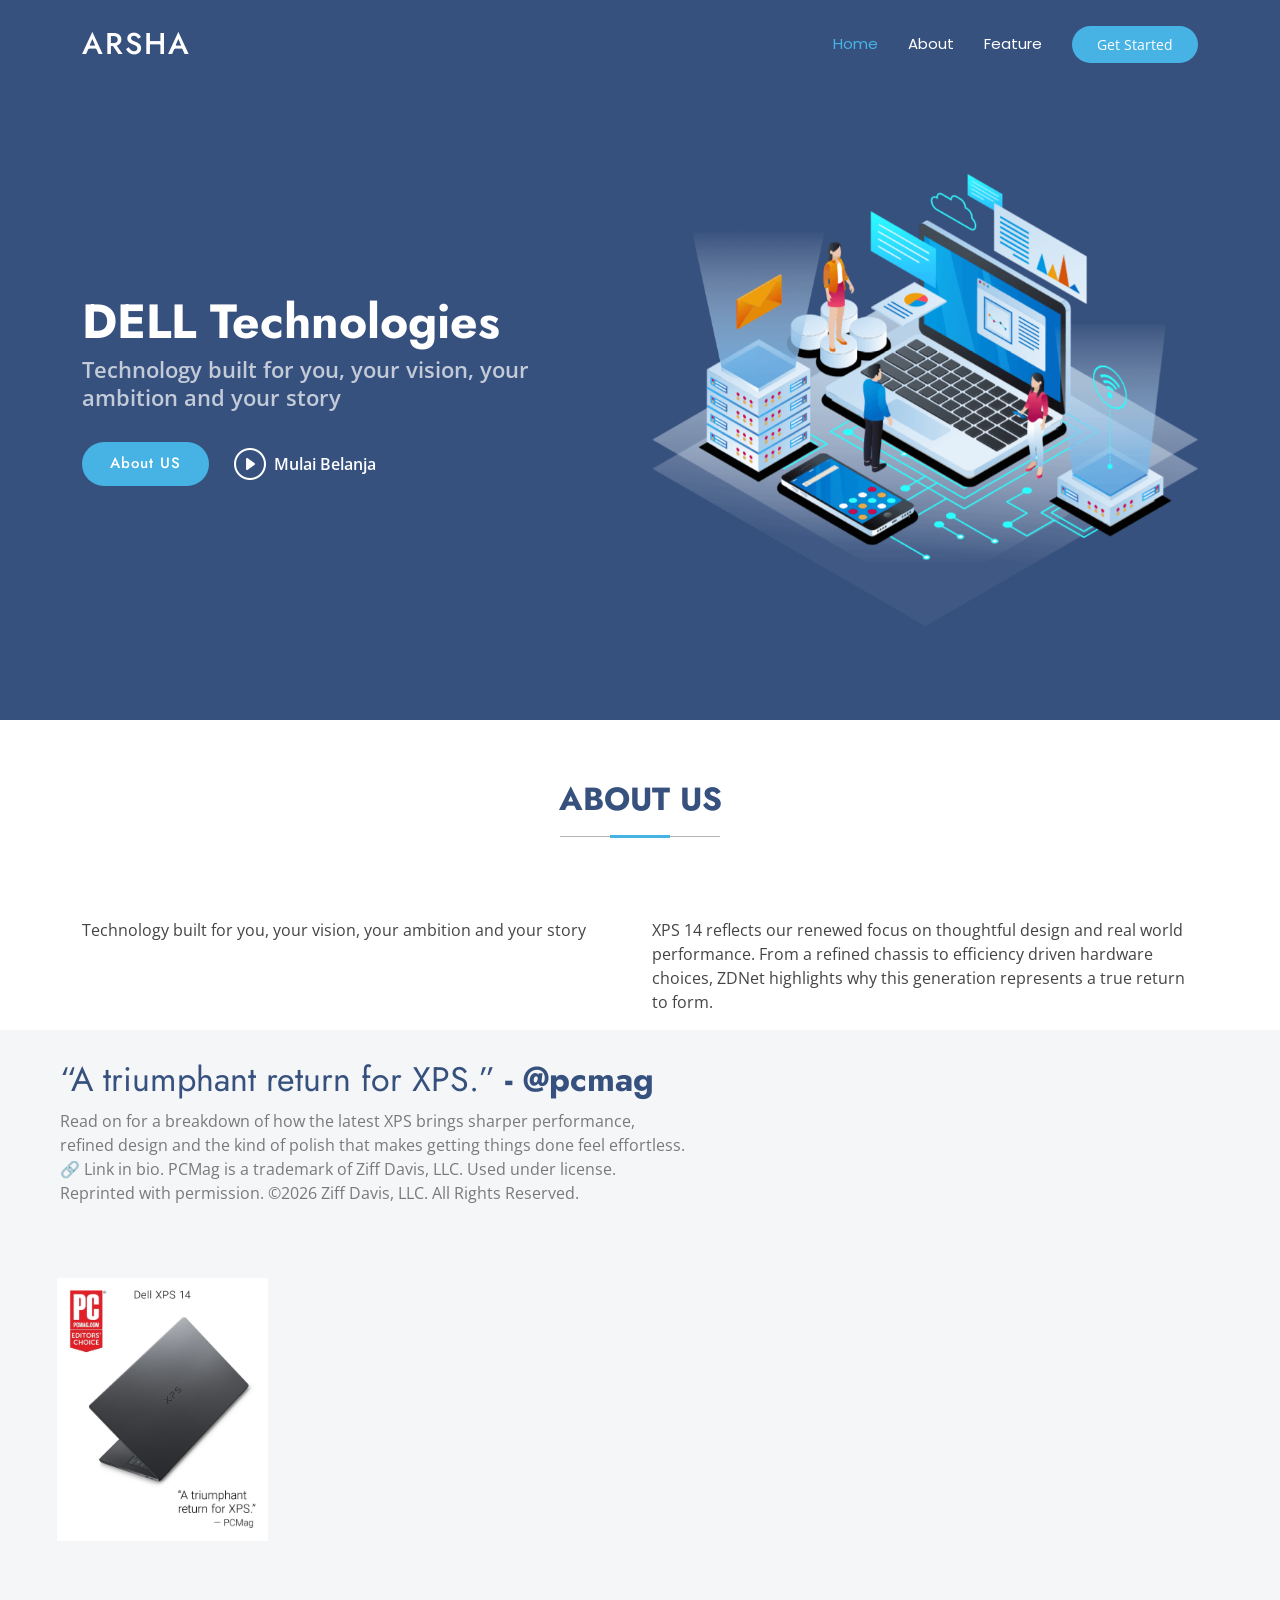
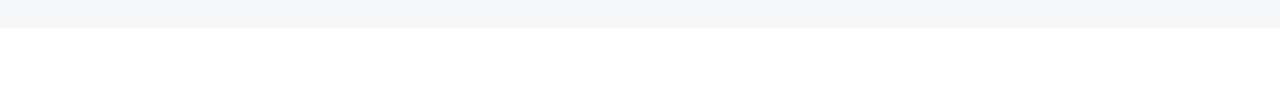
==== pertemuan5.html @ f4c2e49e "pertemuan 5" ====
<!DOCTYPE html>
<html lang="en">

<head>
    <meta charset="utf-8">
    <meta content="width=device-width, initial-scale=1.0" name="viewport">
    <title>Index - Arsha Bootstrap Template</title>
    <meta name="description" content="">
    <meta name="keywords" content="">

    <!-- Favicons -->
    <link href="assets/img/favicon.png" rel="icon">
    <link href="assets/img/apple-touch-icon.png" rel="apple-touch-icon">

    <!-- Fonts -->
    <link href="https://fonts.googleapis.com" rel="preconnect">
    <link href="https://fonts.gstatic.com" rel="preconnect" crossorigin>
    <link
        href="https://fonts.googleapis.com/css2?family=Open+Sans:ital,wght@0,300;0,400;0,500;0,600;0,700;0,800;1,300;1,400;1,500;1,600;1,700;1,800&family=Poppins:ital,wght@0,100;0,200;0,300;0,400;0,500;0,600;0,700;0,800;0,900;1,100;1,200;1,300;1,400;1,500;1,600;1,700;1,800;1,900&family=Jost:ital,wght@0,100;0,200;0,300;0,400;0,500;0,600;0,700;0,800;0,900;1,100;1,200;1,300;1,400;1,500;1,600;1,700;1,800;1,900&display=swap"
        rel="stylesheet">

    <!-- Vendor CSS Files -->
    <link href="assets/vendor/bootstrap/css/bootstrap.min.css" rel="stylesheet">
    <link href="assets/vendor/bootstrap-icons/bootstrap-icons.css" rel="stylesheet">
    <link href="assets/vendor/aos/aos.css" rel="stylesheet">
    <link href="assets/vendor/glightbox/css/glightbox.min.css" rel="stylesheet">
    <link href="assets/vendor/swiper/swiper-bundle.min.css" rel="stylesheet">

    <!-- Main CSS File -->
    <link href="assets/css/main.css" rel="stylesheet">

    <!-- =======================================================
  * Template Name: Arsha
  * Template URL: https://bootstrapmade.com/arsha-free-bootstrap-html-template-corporate/
  * Updated: Feb 22 2025 with Bootstrap v5.3.3
  * Author: BootstrapMade.com
  * License: https://bootstrapmade.com/license/
  ======================================================== -->
</head>

<body class="index-page">
    <header id="header" class="header d-flex align-items-center fixed-top">
        <div class="container-fluid container-xl position-relative d-flex align-items-center">

            <a href="index.html" class="logo d-flex align-items-center me-auto">
                <!-- Uncomment the line below if you also wish to use an image logo -->
                <!-- <img src="assets/img/logo.webp" alt=""> -->
                <h1 class="sitename">Arsha</h1>
            </a>

            <nav id="navmenu" class="navmenu">
                <ul>
                    <li><a href="#hero" class="active">Home</a></li>
                    <li><a href="#about">About</a></li>
                    <li><a href="#unggulan">Feature</a></li>
                </ul>
                <i class="mobile-nav-toggle d-xl-none bi bi-list"></i>
            </nav>

            <a class="btn-getstarted" href="#about">Get Started</a>

        </div>
    </header>

    <main class="main">
        <!-- Hero Section -->
        <section id="hero" class="hero section dark-background">

            <div class="container">
                <div class="row gy-4">
                    <div class="col-lg-6 order-2 order-lg-1 d-flex flex-column justify-content-center"
                        data-aos="zoom-out">
                        <h1>DELL Technologies</h1>
                        <p>Technology built for you, your vision, your ambition and your story</p>
                        <div class="d-flex">
                            <a href="#about" class="btn-get-started">About US</a>
                            <a href="visitstore.bio/dell?tab=ig"
                                class="glightbox btn-watch-video d-flex align-items-center"><i
                                    class="bi bi-play-circle"></i><span>Mulai Belanja</span></a>
                        </div>
                    </div>
                    <div class="col-lg-6 order-1 order-lg-2 hero-img" data-aos="zoom-out" data-aos-delay="200">
                        <img src="assets/img/hero-img.png" class="img-fluid animated" alt="">
                    </div>
                </div>
            </div>

        </section><!-- /Hero Section -->
        <!-- About Section -->
        <section id="about" class="about section">
            <!-- Section Title -->
            <div class="container section-title" data-aos="fade-up">
                <h2>About Us</h2>
            </div><!-- End Section Title -->
            <div class="container">
                <div class="row gy-4">
                    <div class="col-lg-6 content" data-aos="fade-up" data-aos-delay="100">
                        <p>
                            Technology built for you, your vision, your ambition and your story
                        </p>

                    </div>
                    <div class="col-lg-6" data-aos="fade-up" data-aos-delay="200">
                        <p>XPS 14 reflects our renewed focus on thoughtful design and real world performance. From a
                            refined chassis to efficiency driven hardware choices, ZDNet highlights why this generation
                            represents a true return to form. </p>
                    </div>

                </div>

            </div>
            <!-- Unggulan Section -->
            <section id="why-us" class="section why-us light-background" data-builder="section">
                <div class="container-fluid">
                    <div class="row gy-4">
                        <div class="col-lg-7 d-flex flex-column justify-content-center order-2 order-lg-1">
                            <div class="content px-xl-5" data-aos="fade-up" data-aos-delay="100">
                                <h3><span>“A triumphant return for XPS.” </span><strong>- @pcmag</strong></h3>
                                <p>
                                    Read on for a breakdown of how the latest XPS brings sharper performance, refined
                                    design and the kind of polish that makes getting things done feel effortless. 🔗
                                    Link in bio.

                                    PCMag is a trademark of Ziff Davis, LLC. Used under license. Reprinted with
                                    permission. ©️2026 Ziff Davis, LLC. All Rights Reserved.
                                </p>
                            </div>

                            <div class="col-lg-5 order-1 order-lg-2 why-us-img">
                                <img src="assets/img/image.jpg" class="img-fluid" alt="" data-aos="zoom-in"
                                    data-aos-delay="100">
                            </div>
                        </div>
                    </div>
                </div>

            </section><!-- /Unggulan Section -->
    </main>

    <!-- Scroll Top -->
    <a href="#" id="scroll-top" class="scroll-top d-flex align-items-center justify-content-center"><i
            class="bi bi-arrow-up-short"></i></a>

    <!-- Preloader -->
    <div id="preloader"></div>

    <!-- Vendor JS Files -->
    <script src="assets/vendor/bootstrap/js/bootstrap.bundle.min.js"></script>
    <script src="assets/vendor/php-email-form/validate.js"></script>
    <script src="assets/vendor/aos/aos.js"></script>
    <script src="assets/vendor/glightbox/js/glightbox.min.js"></script>
    <script src="assets/vendor/swiper/swiper-bundle.min.js"></script>
    <script src="assets/vendor/waypoints/noframework.waypoints.js"></script>
    <script src="assets/vendor/imagesloaded/imagesloaded.pkgd.min.js"></script>
    <script src="assets/vendor/isotope-layout/isotope.pkgd.min.js"></script>

    <!-- Main JS File -->
    <script src="assets/js/main.js"></script>
</body>

</html>
---- assets/css/main.css ----
/**
* Template Name: Arsha
* Template URL: https://bootstrapmade.com/arsha-free-bootstrap-html-template-corporate/
* Updated: Feb 22 2025 with Bootstrap v5.3.3
* Author: BootstrapMade.com
* License: https://bootstrapmade.com/license/
*/

/*--------------------------------------------------------------
# Font & Color Variables
# Help: https://bootstrapmade.com/color-system/
--------------------------------------------------------------*/
/* Fonts */
:root {
  --default-font: "Open Sans",  system-ui, -apple-system, "Segoe UI", Roboto, "Helvetica Neue", Arial, "Noto Sans", "Liberation Sans", sans-serif, "Apple Color Emoji", "Segoe UI Emoji", "Segoe UI Symbol", "Noto Color Emoji";
  --heading-font: "Jost",  sans-serif;
  --nav-font: "Poppins",  sans-serif;
}

/* Global Colors - The following color variables are used throughout the website. Updating them here will change the color scheme of the entire website */
:root { 
  --background-color: #ffffff; /* Background color for the entire website, including individual sections */
  --default-color: #444444; /* Default color used for the majority of the text content across the entire website */
  --heading-color: #37517e; /* Color for headings, subheadings and title throughout the website */
  --accent-color: #47b2e4; /* Accent color that represents your brand on the website. It's used for buttons, links, and other elements that need to stand out */
  --surface-color: #ffffff; /* The surface color is used as a background of boxed elements within sections, such as cards, icon boxes, or other elements that require a visual separation from the global background. */
  --contrast-color: #ffffff; /* Contrast color for text, ensuring readability against backgrounds of accent, heading, or default colors. */
}

/* Nav Menu Colors - The following color variables are used specifically for the navigation menu. They are separate from the global colors to allow for more customization options */
:root {
  --nav-color: #ffffff;  /* The default color of the main navmenu links */
  --nav-hover-color: #47b2e4; /* Applied to main navmenu links when they are hovered over or active */
  --nav-mobile-background-color: #ffffff; /* Used as the background color for mobile navigation menu */
  --nav-dropdown-background-color: #ffffff; /* Used as the background color for dropdown items that appear when hovering over primary navigation items */
  --nav-dropdown-color: #444444; /* Used for navigation links of the dropdown items in the navigation menu. */
  --nav-dropdown-hover-color: #47b2e4; /* Similar to --nav-hover-color, this color is applied to dropdown navigation links when they are hovered over. */
}

/* Color Presets - These classes override global colors when applied to any section or element, providing reuse of the sam color scheme. */

.light-background {
  --background-color: #f5f6f8;
  --surface-color: #ffffff;
}

.dark-background {
  --background-color: #37517e;
  --default-color: #ffffff;
  --heading-color: #ffffff;
  --surface-color: #4668a2;
  --contrast-color: #ffffff;
}

/* Smooth scroll */
:root {
  scroll-behavior: smooth;
}

/*--------------------------------------------------------------
# General Styling & Shared Classes
--------------------------------------------------------------*/
body {
  color: var(--default-color);
  background-color: var(--background-color);
  font-family: var(--default-font);
}

a {
  color: var(--accent-color);
  text-decoration: none;
  transition: 0.3s;
}

a:hover {
  color: color-mix(in srgb, var(--accent-color), transparent 25%);
  text-decoration: none;
}

h1,
h2,
h3,
h4,
h5,
h6 {
  color: var(--heading-color);
  font-family: var(--heading-font);
}

/* PHP Email Form Messages
------------------------------*/
.php-email-form .error-message {
  display: none;
  background: #df1529;
  color: #ffffff;
  text-align: left;
  padding: 15px;
  margin-bottom: 24px;
  font-weight: 600;
}

.php-email-form .sent-message {
  display: none;
  color: #ffffff;
  background: #059652;
  text-align: center;
  padding: 15px;
  margin-bottom: 24px;
  font-weight: 600;
}

.php-email-form .loading {
  display: none;
  background: var(--surface-color);
  text-align: center;
  padding: 15px;
  margin-bottom: 24px;
}

.php-email-form .loading:before {
  content: "";
  display: inline-block;
  border-radius: 50%;
  width: 24px;
  height: 24px;
  margin: 0 10px -6px 0;
  border: 3px solid var(--accent-color);
  border-top-color: var(--surface-color);
  animation: php-email-form-loading 1s linear infinite;
}

@keyframes php-email-form-loading {
  0% {
    transform: rotate(0deg);
  }

  100% {
    transform: rotate(360deg);
  }
}

/*--------------------------------------------------------------
# Global Header
--------------------------------------------------------------*/
.header {
  --background-color: #3d4d6a;
  --heading-color: #ffffff;
  color: var(--default-color);
  background-color: var(--background-color);
  padding: 15px 0;
  transition: all 0.5s;
  z-index: 997;
}

.header .logo {
  line-height: 1;
}

.header .logo img {
  max-height: 36px;
  margin-right: 8px;
}

.header .logo h1 {
  font-size: 30px;
  margin: 0;
  font-weight: 500;
  color: var(--heading-color);
  letter-spacing: 2px;
  text-transform: uppercase;
}

.header .btn-getstarted,
.header .btn-getstarted:focus {
  color: var(--contrast-color);
  background: var(--accent-color);
  font-size: 14px;
  padding: 8px 25px;
  margin: 0 0 0 30px;
  border-radius: 50px;
  transition: 0.3s;
}

.header .btn-getstarted:hover,
.header .btn-getstarted:focus:hover {
  color: var(--contrast-color);
  background: color-mix(in srgb, var(--accent-color), transparent 15%);
}

@media (max-width: 1200px) {
  .header .logo {
    order: 1;
  }

  .header .btn-getstarted {
    order: 2;
    margin: 0 15px 0 0;
    padding: 6px 15px;
  }

  .header .navmenu {
    order: 3;
  }
}

/* Index Page Header
------------------------------*/
.index-page .header {
  --background-color: rgba(255, 255, 255, 0);
  --heading-color: #ffffff;
  --nav-color: #ffffff;
}

/* Index Page Header on Scroll
------------------------------*/
.index-page.scrolled .header {
  --background-color: rgba(40, 58, 90, 0.9);
}

/*--------------------------------------------------------------
# Navigation Menu
--------------------------------------------------------------*/
/* Desktop Navigation */
@media (min-width: 1200px) {
  .navmenu {
    padding: 0;
  }

  .navmenu ul {
    margin: 0;
    padding: 0;
    display: flex;
    list-style: none;
    align-items: center;
  }

  .navmenu li {
    position: relative;
  }

  .navmenu a,
  .navmenu a:focus {
    color: var(--nav-color);
    padding: 18px 15px;
    font-size: 15px;
    font-family: var(--nav-font);
    font-weight: 400;
    display: flex;
    align-items: center;
    justify-content: space-between;
    white-space: nowrap;
    transition: 0.3s;
  }

  .navmenu a i,
  .navmenu a:focus i {
    font-size: 12px;
    line-height: 0;
    margin-left: 5px;
    transition: 0.3s;
  }

  .navmenu li:last-child a {
    padding-right: 0;
  }

  .navmenu li:hover>a,
  .navmenu .active,
  .navmenu .active:focus {
    color: var(--nav-hover-color);
  }

  .navmenu .dropdown ul {
    margin: 0;
    padding: 10px 0;
    background: var(--nav-dropdown-background-color);
    display: block;
    position: absolute;
    visibility: hidden;
    left: 14px;
    top: 130%;
    opacity: 0;
    transition: 0.3s;
    border-radius: 4px;
    z-index: 99;
    box-shadow: 0px 0px 30px rgba(0, 0, 0, 0.1);
  }

  .navmenu .dropdown ul li {
    min-width: 200px;
  }

  .navmenu .dropdown ul a {
    padding: 10px 20px;
    font-size: 15px;
    text-transform: none;
    color: var(--nav-dropdown-color);
  }

  .navmenu .dropdown ul a i {
    font-size: 12px;
  }

  .navmenu .dropdown ul a:hover,
  .navmenu .dropdown ul .active:hover,
  .navmenu .dropdown ul li:hover>a {
    color: var(--nav-dropdown-hover-color);
  }

  .navmenu .dropdown:hover>ul {
    opacity: 1;
    top: 100%;
    visibility: visible;
  }

  .navmenu .dropdown .dropdown ul {
    top: 0;
    left: -90%;
    visibility: hidden;
  }

  .navmenu .dropdown .dropdown:hover>ul {
    opacity: 1;
    top: 0;
    left: -100%;
    visibility: visible;
  }

  .navmenu .megamenu {
    position: static;
  }

  .navmenu .megamenu ul {
    margin: 0;
    padding: 10px;
    background: var(--nav-dropdown-background-color);
    box-shadow: 0px 0px 20px rgba(0, 0, 0, 0.1);
    position: absolute;
    top: 130%;
    left: 0;
    right: 0;
    visibility: hidden;
    opacity: 0;
    display: flex;
    transition: 0.3s;
    border-radius: 4px;
    z-index: 99;
  }

  .navmenu .megamenu ul li {
    flex: 1;
  }

  .navmenu .megamenu ul li a,
  .navmenu .megamenu ul li:hover>a {
    padding: 10px 20px;
    font-size: 15px;
    color: var(--nav-dropdown-color);
  }

  .navmenu .megamenu ul li a:hover,
  .navmenu .megamenu ul li .active,
  .navmenu .megamenu ul li .active:hover {
    color: var(--nav-dropdown-hover-color);
  }

  .navmenu .megamenu:hover>ul {
    opacity: 1;
    top: 100%;
    visibility: visible;
  }

  .navmenu .dd-box-shadow {
    box-shadow: 0px 0px 30px rgba(0, 0, 0, 0.1);
  }
}

/* Mobile Navigation */
@media (max-width: 1199px) {
  .mobile-nav-toggle {
    color: var(--nav-color);
    font-size: 28px;
    line-height: 0;
    margin-right: 10px;
    cursor: pointer;
    transition: color 0.3s;
  }

  .navmenu {
    padding: 0;
    z-index: 9997;
  }

  .navmenu ul {
    display: none;
    list-style: none;
    position: absolute;
    inset: 60px 20px 20px 20px;
    padding: 10px 0;
    margin: 0;
    border-radius: 6px;
    background-color: var(--nav-mobile-background-color);
    overflow-y: auto;
    transition: 0.3s;
    z-index: 9998;
    box-shadow: 0px 0px 30px rgba(0, 0, 0, 0.1);
  }

  .navmenu a,
  .navmenu a:focus {
    color: var(--nav-dropdown-color);
    padding: 10px 20px;
    font-family: var(--nav-font);
    font-size: 17px;
    font-weight: 500;
    display: flex;
    align-items: center;
    justify-content: space-between;
    white-space: nowrap;
    transition: 0.3s;
  }

  .navmenu a i,
  .navmenu a:focus i {
    font-size: 12px;
    line-height: 0;
    margin-left: 5px;
    width: 30px;
    height: 30px;
    display: flex;
    align-items: center;
    justify-content: center;
    border-radius: 50%;
    transition: 0.3s;
    background-color: color-mix(in srgb, var(--accent-color), transparent 90%);
  }

  .navmenu a i:hover,
  .navmenu a:focus i:hover {
    background-color: var(--accent-color);
    color: var(--contrast-color);
  }

  .navmenu a:hover,
  .navmenu .active,
  .navmenu .active:focus {
    color: var(--nav-dropdown-hover-color);
  }

  .navmenu .active i,
  .navmenu .active:focus i {
    background-color: var(--accent-color);
    color: var(--contrast-color);
    transform: rotate(180deg);
  }

  .navmenu .dropdown ul {
    position: static;
    display: none;
    z-index: 99;
    padding: 10px 0;
    margin: 10px 20px;
    background-color: var(--nav-dropdown-background-color);
    border: 1px solid color-mix(in srgb, var(--default-color), transparent 90%);
    box-shadow: none;
    transition: all 0.5s ease-in-out;
  }

  .navmenu .dropdown ul ul {
    background-color: rgba(33, 37, 41, 0.1);
  }

  .navmenu .dropdown>.dropdown-active {
    display: block;
    background-color: rgba(33, 37, 41, 0.03);
  }

  .mobile-nav-active {
    overflow: hidden;
  }

  .mobile-nav-active .mobile-nav-toggle {
    color: #fff;
    position: absolute;
    font-size: 32px;
    top: 15px;
    right: 15px;
    margin-right: 0;
    z-index: 9999;
  }

  .mobile-nav-active .navmenu {
    position: fixed;
    overflow: hidden;
    inset: 0;
    background: rgba(33, 37, 41, 0.8);
    transition: 0.3s;
  }

  .mobile-nav-active .navmenu>ul {
    display: block;
  }
}

/*--------------------------------------------------------------
# Global Footer
--------------------------------------------------------------*/
.footer {
  color: var(--default-color);
  background-color: var(--background-color);
  font-size: 14px;
  padding-bottom: 50px;
  position: relative;
}

.footer .footer-newsletter {
  background-color: color-mix(in srgb, var(--heading-color), transparent 95%);
  padding: 50px 0;
}

.footer .footer-newsletter h4 {
  font-size: 24px;
}

.footer .footer-newsletter .newsletter-form {
  margin-top: 30px;
  margin-bottom: 15px;
  padding: 6px 8px;
  position: relative;
  background-color: color-mix(in srgb, var(--background-color), transparent 50%);
  border: 1px solid color-mix(in srgb, var(--default-color), transparent 90%);
  box-shadow: 0px 2px 25px rgba(0, 0, 0, 0.1);
  display: flex;
  transition: 0.3s;
  border-radius: 50px;
}

.footer .footer-newsletter .newsletter-form:focus-within {
  border-color: var(--accent-color);
}

.footer .footer-newsletter .newsletter-form input[type=email] {
  border: 0;
  padding: 4px;
  width: 100%;
  background-color: color-mix(in srgb, var(--background-color), transparent 50%);
  color: var(--default-color);
}

.footer .footer-newsletter .newsletter-form input[type=email]:focus-visible {
  outline: none;
}

.footer .footer-newsletter .newsletter-form input[type=submit] {
  border: 0;
  font-size: 16px;
  padding: 0 20px;
  margin: -7px -8px -7px 0;
  background: var(--accent-color);
  color: var(--contrast-color);
  transition: 0.3s;
  border-radius: 50px;
}

.footer .footer-newsletter .newsletter-form input[type=submit]:hover {
  background: color-mix(in srgb, var(--accent-color), transparent 20%);
}

.footer .footer-top {
  padding-top: 50px;
}

.footer .social-links a {
  display: flex;
  align-items: center;
  justify-content: center;
  width: 40px;
  height: 40px;
  border-radius: 50%;
  border: 1px solid color-mix(in srgb, var(--default-color), transparent 50%);
  font-size: 16px;
  color: color-mix(in srgb, var(--default-color), transparent 20%);
  margin-right: 10px;
  transition: 0.3s;
}

.footer .social-links a:hover {
  color: var(--accent-color);
  border-color: var(--accent-color);
}

.footer h4 {
  font-size: 16px;
  font-weight: bold;
  position: relative;
  padding-bottom: 12px;
}

.footer .footer-links {
  margin-bottom: 30px;
}

.footer .footer-links ul {
  list-style: none;
  padding: 0;
  margin: 0;
}

.footer .footer-links ul i {
  margin-right: 3px;
  font-size: 12px;
  line-height: 0;
  color: var(--accent-color);
}

.footer .footer-links ul li {
  padding: 10px 0;
  display: flex;
  align-items: center;
}

.footer .footer-links ul li:first-child {
  padding-top: 0;
}

.footer .footer-links ul a {
  display: inline-block;
  color: color-mix(in srgb, var(--default-color), transparent 20%);
  line-height: 1;
}

.footer .footer-links ul a:hover {
  color: var(--accent-color);
}

.footer .footer-about a {
  color: var(--heading-color);
  font-size: 28px;
  font-weight: 600;
  text-transform: uppercase;
  font-family: var(--heading-font);
}

.footer .footer-contact p {
  margin-bottom: 5px;
}

.footer .copyright {
  padding-top: 25px;
  padding-bottom: 25px;
  border-top: 1px solid color-mix(in srgb, var(--default-color), transparent 90%);
}

.footer .copyright p {
  margin-bottom: 0;
}

.footer .credits {
  margin-top: 6px;
  font-size: 13px;
}

/*--------------------------------------------------------------
# Preloader
--------------------------------------------------------------*/
#preloader {
  position: fixed;
  inset: 0;
  z-index: 999999;
  overflow: hidden;
  background: var(--background-color);
  transition: all 0.6s ease-out;
}

#preloader:before {
  content: "";
  position: fixed;
  top: calc(50% - 30px);
  left: calc(50% - 30px);
  border: 6px solid #ffffff;
  border-color: var(--accent-color) transparent var(--accent-color) transparent;
  border-radius: 50%;
  width: 60px;
  height: 60px;
  animation: animate-preloader 1.5s linear infinite;
}

@keyframes animate-preloader {
  0% {
    transform: rotate(0deg);
  }

  100% {
    transform: rotate(360deg);
  }
}

/*--------------------------------------------------------------
# Scroll Top Button
--------------------------------------------------------------*/
.scroll-top {
  position: fixed;
  visibility: hidden;
  opacity: 0;
  right: 15px;
  bottom: -15px;
  z-index: 99999;
  background-color: var(--accent-color);
  width: 44px;
  height: 44px;
  border-radius: 50px;
  transition: all 0.4s;
}

.scroll-top i {
  font-size: 24px;
  color: var(--contrast-color);
  line-height: 0;
}

.scroll-top:hover {
  background-color: color-mix(in srgb, var(--accent-color), transparent 20%);
  color: var(--contrast-color);
}

.scroll-top.active {
  visibility: visible;
  opacity: 1;
  bottom: 15px;
}

/*--------------------------------------------------------------
# Disable aos animation delay on mobile devices
--------------------------------------------------------------*/
@media screen and (max-width: 768px) {
  [data-aos-delay] {
    transition-delay: 0 !important;
  }
}

/*--------------------------------------------------------------
# Global Page Titles & Breadcrumbs
--------------------------------------------------------------*/
.page-title {
  --background-color: color-mix(in srgb, var(--default-color), transparent 96%);
  color: var(--default-color);
  background-color: var(--background-color);
  padding: 20px 0;
  position: relative;
}

.page-title h1 {
  font-size: 28px;
  font-weight: 700;
  margin: 0;
}

.page-title .breadcrumbs ol {
  display: flex;
  flex-wrap: wrap;
  list-style: none;
  padding: 0 0 10px 0;
  margin: 0;
  font-size: 14px;
}

.page-title .breadcrumbs ol li+li {
  padding-left: 10px;
}

.page-title .breadcrumbs ol li+li::before {
  content: "/";
  display: inline-block;
  padding-right: 10px;
  color: color-mix(in srgb, var(--default-color), transparent 70%);
}

/*--------------------------------------------------------------
# Global Sections
--------------------------------------------------------------*/
section,
.section {
  color: var(--default-color);
  background-color: var(--background-color);
  padding: 60px 0;
  scroll-margin-top: 88px;
  overflow: clip;
}

@media (max-width: 1199px) {

  section,
  .section {
    scroll-margin-top: 66px;
  }
}

/*--------------------------------------------------------------
# Global Section Titles
--------------------------------------------------------------*/
.section-title {
  text-align: center;
  padding-bottom: 60px;
  position: relative;
}

.section-title h2 {
  font-size: 32px;
  font-weight: 700;
  margin-bottom: 20px;
  padding-bottom: 20px;
  text-transform: uppercase;
  position: relative;
}

.section-title h2:before {
  content: "";
  position: absolute;
  display: block;
  width: 160px;
  height: 1px;
  background: color-mix(in srgb, var(--default-color), transparent 60%);
  left: 0;
  right: 0;
  bottom: 1px;
  margin: auto;
}

.section-title h2::after {
  content: "";
  position: absolute;
  display: block;
  width: 60px;
  height: 3px;
  background: var(--accent-color);
  left: 0;
  right: 0;
  bottom: 0;
  margin: auto;
}

.section-title p {
  margin-bottom: 0;
}

/*--------------------------------------------------------------
# Hero Section
--------------------------------------------------------------*/
.hero {
  width: 100%;
  min-height: 80vh;
  position: relative;
  padding: 120px 0 60px 0;
  display: flex;
  align-items: center;
}

.hero h1 {
  margin: 0;
  font-size: 48px;
  font-weight: 700;
  line-height: 56px;
}

.hero p {
  color: color-mix(in srgb, var(--default-color), transparent 30%);
  margin: 5px 0 30px 0;
  font-size: 22px;
  line-height: 1.3;
  font-weight: 600;
}

.hero .btn-get-started {
  color: var(--contrast-color);
  background: var(--accent-color);
  font-family: var(--heading-font);
  font-weight: 500;
  font-size: 15px;
  letter-spacing: 1px;
  display: inline-block;
  padding: 10px 28px 12px 28px;
  border-radius: 50px;
  transition: 0.5s;
}

.hero .btn-get-started:hover {
  color: var(--contrast-color);
  background: color-mix(in srgb, var(--accent-color), transparent 15%);
}

.hero .btn-watch-video {
  font-size: 16px;
  transition: 0.5s;
  margin-left: 25px;
  color: var(--default-color);
  font-weight: 600;
}

.hero .btn-watch-video i {
  color: var(--contrast-color);
  font-size: 32px;
  transition: 0.3s;
  line-height: 0;
  margin-right: 8px;
}

.hero .btn-watch-video:hover {
  color: var(--accent-color);
}

.hero .btn-watch-video:hover i {
  color: color-mix(in srgb, var(--accent-color), transparent 15%);
}

.hero .animated {
  animation: up-down 2s ease-in-out infinite alternate-reverse both;
}

@media (max-width: 640px) {
  .hero h1 {
    font-size: 28px;
    line-height: 36px;
  }

  .hero p {
    font-size: 18px;
    line-height: 24px;
    margin-bottom: 30px;
  }

  .hero .btn-get-started,
  .hero .btn-watch-video {
    font-size: 13px;
  }
}

@keyframes up-down {
  0% {
    transform: translateY(10px);
  }

  100% {
    transform: translateY(-10px);
  }
}

/*--------------------------------------------------------------
# Clients Section
--------------------------------------------------------------*/
.clients {
  padding: 12px 0;
}

.clients .swiper {
  padding: 10px 0;
}

.clients .swiper-wrapper {
  height: auto;
}

.clients .swiper-slide img {
  transition: 0.3s;
  padding: 0 10px;
}

.clients .swiper-slide img:hover {
  transform: scale(1.1);
}

/*--------------------------------------------------------------
# About Section
--------------------------------------------------------------*/
.about ul {
  list-style: none;
  padding: 0;
}

.about ul li {
  padding-bottom: 5px;
  display: flex;
  align-items: center;
}

.about ul i {
  font-size: 20px;
  padding-right: 4px;
  color: var(--accent-color);
}

.about .read-more {
  color: var(--accent-color);
  font-family: var(--heading-font);
  font-weight: 500;
  font-size: 16px;
  letter-spacing: 1px;
  padding: 8px 28px;
  border-radius: 5px;
  transition: 0.3s;
  display: inline-flex;
  align-items: center;
  justify-content: center;
  border: 2px solid var(--accent-color);
}

.about .read-more i {
  font-size: 18px;
  margin-left: 5px;
  line-height: 0;
  transition: 0.3s;
}

.about .read-more:hover {
  background: var(--accent-color);
  color: var(--contrast-color);
}

.about .read-more:hover i {
  transform: translate(5px, 0);
}

/*--------------------------------------------------------------
# Why Us Section
--------------------------------------------------------------*/
.why-us {
  padding: 30px 0;
}

.why-us .content h3 {
  font-weight: 400;
  font-size: 34px;
}

.why-us .content p {
  color: color-mix(in srgb, var(--default-color), transparent 30%);
}

.why-us .faq-container .faq-item {
  background-color: var(--surface-color);
  position: relative;
  padding: 20px;
  margin-bottom: 20px;
  box-shadow: 0px 5px 25px 0px rgba(0, 0, 0, 0.1);
  overflow: hidden;
}

.why-us .faq-container .faq-item:last-child {
  margin-bottom: 0;
}

.why-us .faq-container .faq-item h3 {
  font-weight: 500;
  font-size: 17px;
  line-height: 24px;
  margin: 0 30px 0 0;
  transition: 0.3s;
  cursor: pointer;
}

.why-us .faq-container .faq-item h3 span {
  color: var(--accent-color);
  padding-right: 5px;
  font-weight: 600;
}

.why-us .faq-container .faq-item h3:hover {
  color: var(--accent-color);
}

.why-us .faq-container .faq-item .faq-content {
  display: grid;
  grid-template-rows: 0fr;
  transition: 0.3s ease-in-out;
  visibility: hidden;
  opacity: 0;
}

.why-us .faq-container .faq-item .faq-content p {
  margin-bottom: 0;
  overflow: hidden;
}

.why-us .faq-container .faq-item .faq-icon {
  position: absolute;
  top: 22px;
  left: 20px;
  font-size: 22px;
  line-height: 0;
  transition: 0.3s;
  color: var(--accent-color);
}

.why-us .faq-container .faq-item .faq-toggle {
  position: absolute;
  top: 20px;
  right: 20px;
  font-size: 16px;
  line-height: 0;
  transition: 0.3s;
  cursor: pointer;
}

.why-us .faq-container .faq-item .faq-toggle:hover {
  color: var(--accent-color);
}

.why-us .faq-container .faq-active h3 {
  color: var(--accent-color);
}

.why-us .faq-container .faq-active .faq-content {
  grid-template-rows: 1fr;
  visibility: visible;
  opacity: 1;
  padding-top: 10px;
}

.why-us .faq-container .faq-active .faq-toggle {
  transform: rotate(90deg);
  color: var(--accent-color);
}

.why-us .why-us-img {
  display: flex;
  align-items: center;
  justify-content: center;
}

.why-us .why-us-img img {
  max-height: 70%;
}

/*--------------------------------------------------------------
# Skills Section
--------------------------------------------------------------*/
.skills .content h3 {
  font-size: 2rem;
  font-weight: 700;
}

.skills .content p {
  color: color-mix(in srgb, var(--default-color), transparent 30%);
}

.skills .content p:last-child {
  margin-bottom: 0;
}

.skills .content ul {
  list-style: none;
  padding: 0;
}

.skills .content ul li {
  padding-bottom: 10px;
}

.skills .progress {
  height: 60px;
  display: block;
  background: none;
  border-radius: 0;
}

.skills .progress .skill {
  color: var(--default-color);
  padding: 0;
  margin: 0 0 6px 0;
  text-transform: uppercase;
  display: block;
  font-weight: 600;
  font-family: var(--heading-font);
}

.skills .progress .skill .val {
  float: right;
  font-style: normal;
}

.skills .progress-bar-wrap {
  background: color-mix(in srgb, var(--heading-color), transparent 90%);
  height: 10px;
}

.skills .progress-bar {
  width: 1px;
  height: 10px;
  transition: 0.9s;
  background-color: var(--heading-color);
}

/*--------------------------------------------------------------
# Services Section
--------------------------------------------------------------*/
.services .service-item {
  background-color: var(--surface-color);
  box-shadow: 0px 5px 90px 0px rgba(0, 0, 0, 0.1);
  padding: 50px 30px;
  transition: all ease-in-out 0.4s;
  height: 100%;
}

.services .service-item .icon {
  margin-bottom: 10px;
}

.services .service-item .icon i {
  color: var(--accent-color);
  font-size: 36px;
  transition: 0.3s;
}

.services .service-item h4 {
  font-weight: 700;
  margin-bottom: 15px;
  font-size: 20px;
}

.services .service-item h4 a {
  color: var(--heading-color);
  transition: ease-in-out 0.3s;
}

.services .service-item p {
  line-height: 24px;
  font-size: 14px;
  margin-bottom: 0;
}

.services .service-item:hover {
  transform: translateY(-10px);
}

.services .service-item:hover h4 a {
  color: var(--accent-color);
}

/*--------------------------------------------------------------
# Work Process Section
--------------------------------------------------------------*/
.work-process .steps-item {
  background: var(--surface-color);
  border-radius: 20px;
  height: 100%;
  transition: all 0.3s ease-in-out;
  box-shadow: 0 5px 20px color-mix(in srgb, var(--default-color), transparent 92%);
}

.work-process .steps-item .steps-image {
  border-radius: 20px 20px 0 0;
  overflow: hidden;
}

.work-process .steps-item:hover {
  transform: translateY(-10px);
  box-shadow: 0 15px 30px color-mix(in srgb, var(--accent-color), transparent 85%);
}

.work-process .steps-item:hover .steps-number {
  background: var(--accent-color);
  color: var(--contrast-color);
}

.work-process .steps-item:hover .steps-image img {
  transform: scale(1.1);
}

.work-process .steps-image {
  position: relative;
  height: 280px;
}

.work-process .steps-image img {
  width: 100%;
  height: 100%;
  object-fit: cover;
  transition: transform 0.6s ease;
}

.work-process .steps-content {
  position: relative;
  padding: 40px 30px 30px;
}

.work-process .steps-content .steps-number {
  position: absolute;
  left: 30px;
  top: -30px;
  width: 60px;
  height: 60px;
  background: var(--accent-color);
  color: var(--contrast-color);
  border-radius: 50%;
  font-family: var(--heading-font);
  font-size: 24px;
  font-weight: 700;
  display: flex;
  align-items: center;
  justify-content: center;
  transition: all 0.3s ease-in-out;
}

.work-process .steps-content h3 {
  font-size: 24px;
  font-weight: 700;
  margin-bottom: 15px;
}

.work-process .steps-content p {
  font-size: 15px;
  color: color-mix(in srgb, var(--default-color), transparent 20%);
  margin-bottom: 25px;
}

.work-process .steps-features .feature-item {
  display: flex;
  align-items: center;
  margin-bottom: 12px;
}

.work-process .steps-features .feature-item:last-child {
  margin-bottom: 0;
}

.work-process .steps-features .feature-item i {
  color: var(--accent-color);
  font-size: 18px;
  margin-right: 10px;
}

.work-process .steps-features .feature-item span {
  font-size: 14px;
  color: color-mix(in srgb, var(--default-color), transparent 15%);
}

@media (max-width: 1199px) {
  .work-process .steps-image {
    height: 240px;
  }

  .work-process .steps-content {
    padding: 35px 25px 25px;
  }

  .work-process .steps-content h3 {
    font-size: 22px;
  }
}

@media (max-width: 991px) {
  .work-process .steps-item {
    margin-bottom: 30px;
  }

  .work-process .steps-image {
    height: 220px;
  }

  .work-process .steps-content {
    padding: 30px 20px 20px;
  }

  .work-process .steps-content .steps-number {
    width: 50px;
    height: 50px;
    font-size: 20px;
    left: 25px;
    top: -25px;
  }

  .work-process .steps-content h3 {
    font-size: 20px;
    margin-bottom: 12px;
  }

  .work-process .steps-content p {
    font-size: 14px;
    margin-bottom: 20px;
  }
}

/*--------------------------------------------------------------
# Call To Action Section
--------------------------------------------------------------*/
.call-to-action {
  padding: 120px 0;
  position: relative;
  clip-path: inset(0);
}

.call-to-action img {
  position: fixed;
  top: 0;
  left: 0;
  display: block;
  width: 100%;
  height: 100%;
  object-fit: cover;
  z-index: 1;
}

.call-to-action:before {
  content: "";
  background: color-mix(in srgb, var(--background-color), transparent 35%);
  position: absolute;
  inset: 0;
  z-index: 2;
}

.call-to-action .container {
  position: relative;
  z-index: 3;
}

.call-to-action h3 {
  color: var(--default-color);
  font-size: 28px;
  font-weight: 700;
}

.call-to-action p {
  color: var(--default-color);
}

.call-to-action .cta-btn {
  font-family: var(--heading-font);
  font-weight: 500;
  font-size: 16px;
  letter-spacing: 1px;
  display: inline-block;
  padding: 12px 40px;
  border-radius: 50px;
  transition: 0.5s;
  margin: 10px;
  border: 2px solid var(--contrast-color);
  color: var(--contrast-color);
}

.call-to-action .cta-btn:hover {
  background: var(--accent-color);
  border: 2px solid var(--accent-color);
}

/*--------------------------------------------------------------
# Portfolio Section
--------------------------------------------------------------*/
.portfolio .portfolio-filters {
  padding: 0;
  margin: 0 auto 20px auto;
  list-style: none;
  text-align: center;
}

.portfolio .portfolio-filters li {
  cursor: pointer;
  display: inline-block;
  padding: 8px 20px 10px 20px;
  margin: 0;
  font-size: 15px;
  font-weight: 500;
  line-height: 1;
  margin-bottom: 5px;
  border-radius: 50px;
  transition: all 0.3s ease-in-out;
  font-family: var(--heading-font);
}

.portfolio .portfolio-filters li:hover,
.portfolio .portfolio-filters li.filter-active {
  color: var(--contrast-color);
  background-color: var(--accent-color);
}

.portfolio .portfolio-filters li:first-child {
  margin-left: 0;
}

.portfolio .portfolio-filters li:last-child {
  margin-right: 0;
}

@media (max-width: 575px) {
  .portfolio .portfolio-filters li {
    font-size: 14px;
    margin: 0 0 10px 0;
  }
}

.portfolio .portfolio-item {
  position: relative;
  overflow: hidden;
}

.portfolio .portfolio-item .portfolio-info {
  opacity: 0;
  position: absolute;
  left: 12px;
  right: 12px;
  bottom: -100%;
  z-index: 3;
  transition: all ease-in-out 0.5s;
  background: color-mix(in srgb, var(--background-color), transparent 10%);
  padding: 15px;
}

.portfolio .portfolio-item .portfolio-info h4 {
  font-size: 18px;
  font-weight: 600;
  padding-right: 50px;
}

.portfolio .portfolio-item .portfolio-info p {
  color: color-mix(in srgb, var(--default-color), transparent 30%);
  font-size: 14px;
  margin-bottom: 0;
  padding-right: 50px;
}

.portfolio .portfolio-item .portfolio-info .preview-link,
.portfolio .portfolio-item .portfolio-info .details-link {
  position: absolute;
  right: 50px;
  font-size: 24px;
  top: calc(50% - 14px);
  color: color-mix(in srgb, var(--default-color), transparent 30%);
  transition: 0.3s;
  line-height: 0;
}

.portfolio .portfolio-item .portfolio-info .preview-link:hover,
.portfolio .portfolio-item .portfolio-info .details-link:hover {
  color: var(--accent-color);
}

.portfolio .portfolio-item .portfolio-info .details-link {
  right: 14px;
  font-size: 28px;
}

.portfolio .portfolio-item:hover .portfolio-info {
  opacity: 1;
  bottom: 0;
}

/*--------------------------------------------------------------
# Team Section
--------------------------------------------------------------*/
.team .team-member {
  background-color: var(--surface-color);
  box-shadow: 0px 2px 15px rgba(0, 0, 0, 0.1);
  position: relative;
  border-radius: 5px;
  transition: 0.5s;
  padding: 30px;
  height: 100%;
}

@media (max-width: 468px) {
  .team .team-member {
    flex-direction: column;
    justify-content: center !important;
    align-items: center !important;
  }
}

.team .team-member .pic {
  overflow: hidden;
  width: 150px;
  border-radius: 50%;
  flex-shrink: 0;
}

.team .team-member .pic img {
  transition: ease-in-out 0.3s;
}

.team .team-member:hover {
  transform: translateY(-10px);
}

.team .team-member .member-info {
  padding-left: 30px;
}

@media (max-width: 468px) {
  .team .team-member .member-info {
    padding: 30px 0 0 0;
    text-align: center;
  }
}

.team .team-member h4 {
  font-weight: 700;
  margin-bottom: 5px;
  font-size: 20px;
}

.team .team-member span {
  display: block;
  font-size: 15px;
  padding-bottom: 10px;
  position: relative;
  font-weight: 500;
}

.team .team-member span::after {
  content: "";
  position: absolute;
  display: block;
  width: 50px;
  height: 1px;
  background: color-mix(in srgb, var(--default-color), transparent 85%);
  bottom: 0;
  left: 0;
}

@media (max-width: 468px) {
  .team .team-member span::after {
    left: calc(50% - 25px);
  }
}

.team .team-member p {
  margin: 10px 0 0 0;
  font-size: 14px;
}

.team .team-member .social {
  margin-top: 12px;
  display: flex;
  align-items: center;
  justify-content: start;
  width: 100%;
}

@media (max-width: 468px) {
  .team .team-member .social {
    justify-content: center;
  }
}

.team .team-member .social a {
  background: color-mix(in srgb, var(--default-color), transparent 94%);
  transition: ease-in-out 0.3s;
  display: flex;
  align-items: center;
  justify-content: center;
  border-radius: 50px;
  width: 36px;
  height: 36px;
}

.team .team-member .social a i {
  color: color-mix(in srgb, var(--default-color), transparent 20%);
  font-size: 16px;
  margin: 0 2px;
}

.team .team-member .social a:hover {
  background: var(--accent-color);
}

.team .team-member .social a:hover i {
  color: var(--contrast-color);
}

.team .team-member .social a+a {
  margin-left: 8px;
}

/*--------------------------------------------------------------
# Pricing Section
--------------------------------------------------------------*/
.pricing .pricing-item {
  background-color: var(--surface-color);
  box-shadow: 0 3px 20px -2px rgba(0, 0, 0, 0.1);
  border-top: 4px solid var(--background-color);
  padding: 60px 40px;
  height: 100%;
  border-radius: 5px;
}

.pricing h3 {
  font-weight: 600;
  margin-bottom: 15px;
  font-size: 20px;
}

.pricing h4 {
  color: var(--accent-color);
  font-size: 48px;
  font-weight: 400;
  font-family: var(--heading-font);
  margin-bottom: 0;
}

.pricing h4 sup {
  font-size: 28px;
}

.pricing h4 span {
  color: color-mix(in srgb, var(--default-color), transparent 50%);
  font-size: 18px;
}

.pricing ul {
  padding: 20px 0;
  list-style: none;
  color: color-mix(in srgb, var(--default-color), transparent 30%);
  text-align: left;
  line-height: 20px;
}

.pricing ul li {
  padding: 10px 0;
  display: flex;
  align-items: center;
}

.pricing ul i {
  color: #059652;
  font-size: 24px;
  padding-right: 3px;
}

.pricing ul .na {
  color: color-mix(in srgb, var(--default-color), transparent 60%);
}

.pricing ul .na i {
  color: color-mix(in srgb, var(--default-color), transparent 60%);
}

.pricing ul .na span {
  text-decoration: line-through;
}

.pricing .buy-btn {
  color: var(--accent-color);
  display: inline-block;
  padding: 8px 35px 10px 35px;
  border-radius: 50px;
  transition: none;
  font-size: 16px;
  font-weight: 500;
  font-family: var(--heading-font);
  transition: 0.3s;
  border: 1px solid var(--accent-color);
}

.pricing .buy-btn:hover {
  background: var(--accent-color);
  color: var(--contrast-color);
}

.pricing .featured {
  border-top-color: var(--accent-color);
}

.pricing .featured .buy-btn {
  background: var(--accent-color);
  color: var(--contrast-color);
}

@media (max-width: 992px) {
  .pricing .box {
    max-width: 60%;
    margin: 0 auto 30px auto;
  }
}

@media (max-width: 767px) {
  .pricing .box {
    max-width: 80%;
    margin: 0 auto 30px auto;
  }
}

@media (max-width: 420px) {
  .pricing .box {
    max-width: 100%;
    margin: 0 auto 30px auto;
  }
}

/*--------------------------------------------------------------
# Testimonials Section
--------------------------------------------------------------*/
.testimonials .section-header {
  margin-bottom: 40px;
}

.testimonials .testimonials-carousel,
.testimonials .testimonials-slider {
  overflow: hidden;
}

.testimonials .testimonial-item {
  text-align: center;
}

.testimonials .testimonial-item .testimonial-img {
  width: 120px;
  border-radius: 50%;
  border: 4px solid var(--background-color);
  margin: 0 auto;
}

.testimonials .testimonial-item h3 {
  font-size: 20px;
  font-weight: bold;
  margin: 10px 0 5px 0;
}

.testimonials .testimonial-item h4 {
  font-size: 14px;
  color: color-mix(in srgb, var(--default-color), transparent 40%);
  margin: 0 0 15px 0;
}

.testimonials .testimonial-item .stars {
  margin-bottom: 15px;
}

.testimonials .testimonial-item .stars i {
  color: #ffc107;
  margin: 0 1px;
}

.testimonials .testimonial-item .quote-icon-left,
.testimonials .testimonial-item .quote-icon-right {
  color: color-mix(in srgb, var(--accent-color), transparent 50%);
  font-size: 26px;
  line-height: 0;
}

.testimonials .testimonial-item .quote-icon-left {
  display: inline-block;
  left: -5px;
  position: relative;
}

.testimonials .testimonial-item .quote-icon-right {
  display: inline-block;
  right: -5px;
  position: relative;
  top: 10px;
  transform: scale(-1, -1);
}

.testimonials .testimonial-item p {
  font-style: italic;
  margin: 0 auto 15px auto;
}

.testimonials .swiper-wrapper {
  height: auto;
}

.testimonials .swiper-pagination {
  margin-top: 20px;
  position: relative;
}

.testimonials .swiper-pagination .swiper-pagination-bullet {
  width: 12px;
  height: 12px;
  opacity: 1;
  background-color: color-mix(in srgb, var(--default-color), transparent 85%);
}

.testimonials .swiper-pagination .swiper-pagination-bullet-active {
  background-color: var(--accent-color);
}

@media (min-width: 992px) {
  .testimonials .testimonial-item p {
    width: 80%;
  }
}

/*--------------------------------------------------------------
# Faq 2 Section
--------------------------------------------------------------*/
.faq-2 .faq-container {
  margin-top: 15px;
}

.faq-2 .faq-container .faq-item {
  background-color: var(--surface-color);
  position: relative;
  padding: 20px;
  margin-bottom: 20px;
  overflow: hidden;
}

.faq-2 .faq-container .faq-item:last-child {
  margin-bottom: 0;
}

.faq-2 .faq-container .faq-item h3 {
  font-weight: 600;
  font-size: 18px;
  line-height: 24px;
  margin: 0 30px 0 32px;
  transition: 0.3s;
  cursor: pointer;
}

.faq-2 .faq-container .faq-item h3 span {
  color: var(--accent-color);
  padding-right: 5px;
}

.faq-2 .faq-container .faq-item h3:hover {
  color: var(--accent-color);
}

.faq-2 .faq-container .faq-item .faq-content {
  display: grid;
  grid-template-rows: 0fr;
  transition: 0.3s ease-in-out;
  visibility: hidden;
  opacity: 0;
}

.faq-2 .faq-container .faq-item .faq-content p {
  margin-bottom: 0;
  overflow: hidden;
}

.faq-2 .faq-container .faq-item .faq-icon {
  position: absolute;
  top: 22px;
  left: 20px;
  font-size: 20px;
  line-height: 0;
  transition: 0.3s;
  color: var(--accent-color);
}

.faq-2 .faq-container .faq-item .faq-toggle {
  position: absolute;
  top: 20px;
  right: 20px;
  font-size: 16px;
  line-height: 0;
  transition: 0.3s;
  cursor: pointer;
}

.faq-2 .faq-container .faq-item .faq-toggle:hover {
  color: var(--accent-color);
}

.faq-2 .faq-container .faq-active h3 {
  color: var(--accent-color);
}

.faq-2 .faq-container .faq-active .faq-content {
  grid-template-rows: 1fr;
  visibility: visible;
  opacity: 1;
  padding-top: 10px;
}

.faq-2 .faq-container .faq-active .faq-toggle {
  transform: rotate(90deg);
  color: var(--accent-color);
}

/*--------------------------------------------------------------
# Subscribe Section
--------------------------------------------------------------*/
.subscribe .container {
  padding: 80px 80px 0 80px;
  background: color-mix(in srgb, var(--default-color), transparent 96%);
  border-radius: 15px;
}

@media (max-width: 992px) {
  .subscribe .container {
    padding: 60px 60px 0 60px;
  }
}

@media (max-width: 575px) {
  .subscribe .container {
    padding: 25px 15px 0 15px;
    border-radius: 0;
  }
}

.subscribe .cta-content h2 {
  font-size: 2.5rem;
  font-weight: 700;
  margin-bottom: 1rem;
}

.subscribe .cta-content p {
  font-size: 1.1rem;
  margin-bottom: 2rem;
}

.subscribe .cta-form .form-control {
  height: 50px;
  border-radius: 25px 0 0 25px;
  border: 1px solid var(--accent-color);
  padding-left: 20px;
}

.subscribe .cta-form .form-control:focus {
  box-shadow: none;
  border-color: var(--accent-color);
}

.subscribe .cta-form .btn {
  height: 50px;
  border-radius: 0 25px 25px 0;
  background-color: var(--accent-color);
  border-color: var(--accent-color);
  color: var(--contrast-color);
  padding: 0 30px;
  font-weight: 600;
  transition: all 0.3s ease;
}

.subscribe .cta-form .btn:hover {
  background-color: color-mix(in srgb, var(--accent-color), black 10%);
  border-color: color-mix(in srgb, var(--accent-color), black 10%);
}

@media (max-width: 575px) {
  .subscribe .cta-form .btn {
    padding: 0 15px;
  }
}

@media (max-width: 991px) {
  .subscribe .cta-content {
    text-align: center;
    margin-bottom: 2rem;
  }

  .subscribe .cta-image {
    text-align: center;
  }
}

/*--------------------------------------------------------------
# Recent Blog Postst Section
--------------------------------------------------------------*/
.recent-blog-postst .post-item {
  background: var(--surface-color);
  box-shadow: 0px 2px 20px rgba(0, 0, 0, 0.1);
  transition: 0.3s;
}

.recent-blog-postst .post-item .post-img img {
  transition: 0.5s;
}

.recent-blog-postst .post-item .post-date {
  position: absolute;
  right: 0;
  bottom: 0;
  background-color: var(--accent-color);
  color: var(--contrast-color);
  text-transform: uppercase;
  font-size: 13px;
  padding: 6px 12px;
  font-weight: 500;
}

.recent-blog-postst .post-item .post-content {
  padding: 30px;
}

.recent-blog-postst .post-item .post-title {
  color: var(--heading-color);
  font-size: 20px;
  font-weight: 700;
  transition: 0.3s;
  margin-bottom: 15px;
}

.recent-blog-postst .post-item .meta i {
  font-size: 16px;
  color: var(--accent-color);
}

.recent-blog-postst .post-item .meta span {
  font-size: 15px;
  color: color-mix(in srgb, var(--default-color), transparent 50%);
}

.recent-blog-postst .post-item hr {
  color: color-mix(in srgb, var(--default-color), transparent 80%);
  margin: 20px 0;
}

.recent-blog-postst .post-item .readmore {
  display: flex;
  align-items: center;
  font-weight: 600;
  line-height: 1;
  transition: 0.3s;
  color: color-mix(in srgb, var(--default-color), transparent 40%);
}

.recent-blog-postst .post-item .readmore i {
  line-height: 0;
  margin-left: 6px;
  font-size: 16px;
}

.recent-blog-postst .post-item:hover .post-title,
.recent-blog-postst .post-item:hover .readmore {
  color: var(--accent-color);
}

.recent-blog-postst .post-item:hover .post-img img {
  transform: scale(1.1);
}

/*--------------------------------------------------------------
# Contact Section
--------------------------------------------------------------*/
.contact .info-wrap {
  background-color: var(--surface-color);
  box-shadow: 0px 0px 20px rgba(0, 0, 0, 0.1);
  border-top: 3px solid var(--accent-color);
  border-bottom: 3px solid var(--accent-color);
  padding: 30px;
  height: 100%;
}

@media (max-width: 575px) {
  .contact .info-wrap {
    padding: 20px;
  }
}

.contact .info-item {
  margin-bottom: 40px;
}

.contact .info-item i {
  font-size: 20px;
  color: var(--accent-color);
  background: color-mix(in srgb, var(--accent-color), transparent 92%);
  width: 44px;
  height: 44px;
  display: flex;
  justify-content: center;
  align-items: center;
  border-radius: 50px;
  transition: all 0.3s ease-in-out;
  margin-right: 15px;
}

.contact .info-item h3 {
  padding: 0;
  font-size: 18px;
  font-weight: 700;
  margin-bottom: 5px;
}

.contact .info-item p {
  padding: 0;
  margin-bottom: 0;
  font-size: 14px;
}

.contact .info-item:hover i {
  background: var(--accent-color);
  color: var(--contrast-color);
}

.contact .php-email-form {
  background-color: var(--surface-color);
  height: 100%;
  padding: 30px;
  border-top: 3px solid var(--accent-color);
  border-bottom: 3px solid var(--accent-color);
  box-shadow: 0px 0px 20px rgba(0, 0, 0, 0.1);
}

@media (max-width: 575px) {
  .contact .php-email-form {
    padding: 20px;
  }
}

.contact .php-email-form input[type=text],
.contact .php-email-form input[type=email],
.contact .php-email-form textarea {
  font-size: 14px;
  padding: 10px 15px;
  box-shadow: none;
  border-radius: 0;
  color: var(--default-color);
  background-color: color-mix(in srgb, var(--background-color), transparent 50%);
  border-color: color-mix(in srgb, var(--default-color), transparent 80%);
}

.contact .php-email-form input[type=text]:focus,
.contact .php-email-form input[type=email]:focus,
.contact .php-email-form textarea:focus {
  border-color: var(--accent-color);
}

.contact .php-email-form input[type=text]::placeholder,
.contact .php-email-form input[type=email]::placeholder,
.contact .php-email-form textarea::placeholder {
  color: color-mix(in srgb, var(--default-color), transparent 70%);
}

.contact .php-email-form button[type=submit] {
  color: var(--contrast-color);
  background: var(--accent-color);
  border: 0;
  padding: 10px 30px;
  transition: 0.4s;
  border-radius: 50px;
}

.contact .php-email-form button[type=submit]:hover {
  background: color-mix(in srgb, var(--accent-color), transparent 25%);
}

/*--------------------------------------------------------------
# Portfolio Details Section
--------------------------------------------------------------*/
.portfolio-details .portfolio-details-slider img {
  width: 100%;
}

.portfolio-details .portfolio-details-slider .swiper-pagination {
  margin-top: 20px;
  position: relative;
}

.portfolio-details .portfolio-details-slider .swiper-pagination .swiper-pagination-bullet {
  width: 12px;
  height: 12px;
  background-color: color-mix(in srgb, var(--default-color), transparent 85%);
  opacity: 1;
}

.portfolio-details .portfolio-details-slider .swiper-pagination .swiper-pagination-bullet-active {
  background-color: var(--accent-color);
}

.portfolio-details .portfolio-info {
  background-color: var(--surface-color);
  padding: 30px;
  box-shadow: 0px 0 30px rgba(0, 0, 0, 0.1);
}

.portfolio-details .portfolio-info h3 {
  font-size: 22px;
  font-weight: 700;
  margin-bottom: 20px;
  padding-bottom: 20px;
  border-bottom: 1px solid color-mix(in srgb, var(--default-color), transparent 85%);
}

.portfolio-details .portfolio-info ul {
  list-style: none;
  padding: 0;
  font-size: 15px;
}

.portfolio-details .portfolio-info ul li+li {
  margin-top: 10px;
}

.portfolio-details .portfolio-description {
  padding-top: 30px;
}

.portfolio-details .portfolio-description h2 {
  font-size: 26px;
  font-weight: 700;
  margin-bottom: 20px;
}

.portfolio-details .portfolio-description p {
  padding: 0;
  color: color-mix(in srgb, var(--default-color), transparent 30%);
}

/*--------------------------------------------------------------
# Service Details Section
--------------------------------------------------------------*/
.service-details .services-list {
  background-color: var(--surface-color);
  padding: 10px 30px;
  border: 1px solid color-mix(in srgb, var(--default-color), transparent 90%);
  margin-bottom: 20px;
}

.service-details .services-list a {
  display: block;
  line-height: 1;
  padding: 8px 0 8px 15px;
  border-left: 3px solid color-mix(in srgb, var(--default-color), transparent 70%);
  margin: 20px 0;
  color: color-mix(in srgb, var(--default-color), transparent 20%);
  transition: 0.3s;
}

.service-details .services-list a.active {
  color: var(--heading-color);
  font-weight: 700;
  border-color: var(--accent-color);
}

.service-details .services-list a:hover {
  border-color: var(--accent-color);
}

.service-details .services-img {
  margin-bottom: 20px;
}

.service-details h3 {
  font-size: 26px;
  font-weight: 700;
}

.service-details h4 {
  font-size: 20px;
  font-weight: 700;
}

.service-details p {
  font-size: 15px;
}

.service-details ul {
  list-style: none;
  padding: 0;
  font-size: 15px;
}

.service-details ul li {
  padding: 5px 0;
  display: flex;
  align-items: center;
}

.service-details ul i {
  font-size: 20px;
  margin-right: 8px;
  color: var(--accent-color);
}

/*--------------------------------------------------------------
# Blog Posts Section
--------------------------------------------------------------*/
.blog-posts article {
  background-color: var(--surface-color);
  box-shadow: 0 4px 16px rgba(0, 0, 0, 0.1);
  padding: 30px;
  height: 100%;
}

.blog-posts .post-img {
  max-height: 440px;
  margin: -30px -30px 0 -30px;
  overflow: hidden;
}

.blog-posts .title {
  font-size: 24px;
  font-weight: 700;
  padding: 0;
  margin: 30px 0;
}

.blog-posts .title a {
  color: var(--heading-color);
  transition: 0.3s;
}

.blog-posts .title a:hover {
  color: var(--accent-color);
}

.blog-posts .meta-top {
  margin-top: 20px;
  color: color-mix(in srgb, var(--default-color), transparent 40%);
}

.blog-posts .meta-top ul {
  display: flex;
  flex-wrap: wrap;
  list-style: none;
  align-items: center;
  padding: 0;
  margin: 0;
}

.blog-posts .meta-top ul li+li {
  padding-left: 20px;
}

.blog-posts .meta-top i {
  font-size: 16px;
  margin-right: 8px;
  line-height: 0;
  color: color-mix(in srgb, var(--default-color), transparent 20%);
}

.blog-posts .meta-top a {
  color: color-mix(in srgb, var(--default-color), transparent 40%);
  font-size: 14px;
  display: inline-block;
  line-height: 1;
}

.blog-posts .content {
  margin-top: 20px;
}

.blog-posts .content .read-more {
  text-align: right;
}

.blog-posts .content .read-more a {
  background: var(--accent-color);
  color: var(--contrast-color);
  display: inline-block;
  padding: 8px 30px;
  transition: 0.3s;
  font-size: 14px;
  border-radius: 4px;
}

.blog-posts .content .read-more a:hover {
  background: color-mix(in srgb, var(--accent-color), transparent 20%);
}

/*--------------------------------------------------------------
# Pagination 2 Section
--------------------------------------------------------------*/
.pagination-2 {
  padding-top: 0;
  color: color-mix(in srgb, var(--default-color), transparent 40%);
}

.pagination-2 ul {
  display: flex;
  padding: 0;
  margin: 0;
  list-style: none;
}

.pagination-2 li {
  margin: 0 5px;
  transition: 0.3s;
}

.pagination-2 li a {
  color: color-mix(in srgb, var(--default-color), transparent 40%);
  padding: 7px 16px;
  display: flex;
  align-items: center;
  justify-content: center;
}

.pagination-2 li a.active,
.pagination-2 li a:hover {
  background: var(--accent-color);
  color: var(--contrast-color);
}

.pagination-2 li a.active a,
.pagination-2 li a:hover a {
  color: var(--contrast-color);
}

/*--------------------------------------------------------------
# Blog Details Section
--------------------------------------------------------------*/
.blog-details {
  max-width: 1000px;
  margin: 0 auto;
}

.blog-details .hero-img {
  position: relative;
  width: 100%;
  height: 500px;
  margin: 0 auto 3rem;
  border-radius: 16px;
  overflow: hidden;
}

.blog-details .hero-img img {
  width: 100%;
  height: 100%;
  object-fit: cover;
}

.blog-details .hero-img .meta-overlay {
  position: absolute;
  bottom: 0;
  left: 0;
  right: 0;
  padding: 2rem;
  background: linear-gradient(to top, rgba(0, 0, 0, 0.7), transparent);
}

.blog-details .hero-img .meta-overlay .meta-categories .category {
  color: var(--contrast-color);
  background-color: var(--accent-color);
  padding: 0.4rem 1rem;
  border-radius: 30px;
  font-size: 0.9rem;
  text-decoration: none;
  transition: all 0.3s ease;
}

.blog-details .hero-img .meta-overlay .meta-categories .category:hover {
  background-color: color-mix(in srgb, var(--accent-color), transparent 15%);
}

.blog-details .hero-img .meta-overlay .meta-categories .divider {
  color: var(--contrast-color);
  margin: 0 0.75rem;
}

.blog-details .hero-img .meta-overlay .meta-categories .reading-time {
  color: var(--contrast-color);
  font-size: 0.9rem;
}

.blog-details .hero-img .meta-overlay .meta-categories .reading-time i {
  margin-right: 0.3rem;
}

@media (max-width: 768px) {
  .blog-details .hero-img {
    height: 350px;
    margin-top: -30px;
    margin-bottom: 2rem;
  }
}

.blog-details .article-content {
  padding: 0 1rem;
}

.blog-details .article-content .content-header {
  margin-bottom: 3rem;
}

.blog-details .article-content .content-header .title {
  font-size: 2.8rem;
  line-height: 1.2;
  margin-bottom: 2rem;
  font-weight: 700;
  color: var(--heading-color);
}

@media (max-width: 768px) {
  .blog-details .article-content .content-header .title {
    font-size: 2rem;
  }
}

.blog-details .article-content .content-header .author-info {
  display: flex;
  justify-content: space-between;
  align-items: center;
  flex-wrap: wrap;
  gap: 1rem;
  padding-bottom: 2rem;
  border-bottom: 1px solid color-mix(in srgb, var(--default-color), transparent 90%);
}

.blog-details .article-content .content-header .author-info .author-details {
  display: flex;
  align-items: center;
  gap: 1rem;
}

.blog-details .article-content .content-header .author-info .author-details .author-img {
  width: 50px;
  height: 50px;
  border-radius: 50%;
  object-fit: cover;
}

.blog-details .article-content .content-header .author-info .author-details .info h4 {
  margin: 0;
  font-size: 1.1rem;
  color: var(--heading-color);
}

.blog-details .article-content .content-header .author-info .author-details .info .role {
  font-size: 0.9rem;
  color: color-mix(in srgb, var(--default-color), transparent 30%);
}

.blog-details .article-content .content-header .author-info .post-meta {
  color: color-mix(in srgb, var(--default-color), transparent 30%);
  font-size: 0.95rem;
}

.blog-details .article-content .content-header .author-info .post-meta i {
  margin-right: 0.3rem;
}

.blog-details .article-content .content-header .author-info .post-meta .divider {
  margin: 0 0.75rem;
}

.blog-details .article-content .content {
  font-size: 1.15rem;
  line-height: 1.8;
  color: color-mix(in srgb, var(--default-color), transparent 10%);
}

.blog-details .article-content .content .lead {
  font-size: 1.3rem;
  color: var(--heading-color);
  margin-bottom: 2rem;
  font-weight: 500;
}

.blog-details .article-content .content h2 {
  font-size: 2rem;
  color: var(--heading-color);
  margin: 3rem 0 1.5rem;
}

.blog-details .article-content .content p {
  margin-bottom: 1.5rem;
}

.blog-details .article-content .content ul {
  margin-bottom: 2rem;
  padding-left: 1.2rem;
}

.blog-details .article-content .content ul li {
  margin-bottom: 0.75rem;
  position: relative;
}

.blog-details .article-content .content .content-image {
  margin: 2.5rem 0;
  border-radius: 12px;
  overflow: hidden;
  box-shadow: 0 5px 15px rgba(0, 0, 0, 0.08);
}

.blog-details .article-content .content .content-image.right-aligned {
  float: right;
  max-width: 450px;
  margin: 1rem 0 2rem 2rem;
}

@media (max-width: 768px) {
  .blog-details .article-content .content .content-image.right-aligned {
    float: none;
    max-width: 100%;
    margin: 2rem 0;
  }
}

.blog-details .article-content .content .content-image img {
  width: 100%;
  height: auto;
}

.blog-details .article-content .content .content-image figcaption {
  padding: 1rem;
  text-align: center;
  font-size: 0.9rem;
  color: color-mix(in srgb, var(--default-color), transparent 30%);
  background-color: color-mix(in srgb, var(--surface-color), transparent 50%);
}

.blog-details .article-content .content .highlight-box {
  background: color-mix(in srgb, var(--accent-color), transparent 95%);
  border-radius: 12px;
  padding: 2rem;
  margin: 2.5rem 0;
}

.blog-details .article-content .content .highlight-box h3 {
  color: var(--heading-color);
  margin-bottom: 1.5rem;
  font-size: 1.5rem;
}

.blog-details .article-content .content .highlight-box .trend-list {
  list-style: none;
  padding: 0;
  margin: 0;
}

.blog-details .article-content .content .highlight-box .trend-list li {
  display: flex;
  align-items: center;
  margin-bottom: 1rem;
  padding: 0.5rem 0;
}

.blog-details .article-content .content .highlight-box .trend-list li i {
  color: var(--accent-color);
  font-size: 1.5rem;
  margin-right: 1rem;
}

.blog-details .article-content .content .highlight-box .trend-list li span {
  color: var(--heading-color);
  font-weight: 500;
}

.blog-details .article-content .content .content-grid {
  margin: 3rem 0;
}

.blog-details .article-content .content .content-grid .info-card {
  background: var(--surface-color);
  border-radius: 12px;
  padding: 2rem;
  height: 100%;
  box-shadow: 0 3px 10px rgba(0, 0, 0, 0.05);
  transition: transform 0.3s ease;
}

.blog-details .article-content .content .content-grid .info-card:hover {
  transform: translateY(-5px);
}

.blog-details .article-content .content .content-grid .info-card i {
  font-size: 2rem;
  color: var(--accent-color);
  margin-bottom: 1rem;
}

.blog-details .article-content .content .content-grid .info-card h4 {
  color: var(--heading-color);
  margin-bottom: 1rem;
  font-size: 1.3rem;
}

.blog-details .article-content .content .content-grid .info-card p {
  margin: 0;
  font-size: 1rem;
  line-height: 1.6;
}

.blog-details .article-content .content blockquote {
  position: relative;
  margin: 3rem 0;
  padding: 2rem 3rem;
  background: var(--surface-color);
  border-radius: 12px;
  box-shadow: 0 3px 15px rgba(0, 0, 0, 0.05);
}

.blog-details .article-content .content blockquote::before {
  content: '"';
  position: absolute;
  top: -20px;
  left: 20px;
  font-size: 8rem;
  color: color-mix(in srgb, var(--accent-color), transparent 85%);
  font-family: serif;
  line-height: 1;
}

.blog-details .article-content .content blockquote p {
  font-size: 1.3rem;
  font-style: italic;
  color: var(--heading-color);
  margin: 0 0 1rem;
  position: relative;
}

.blog-details .article-content .content blockquote cite {
  font-style: normal;
  color: color-mix(in srgb, var(--default-color), transparent 30%);
  font-size: 0.95rem;
  display: block;
}

.blog-details .article-content .meta-bottom {
  margin-top: 4rem;
  padding-top: 2rem;
  border-top: 1px solid color-mix(in srgb, var(--default-color), transparent 90%);
  display: grid;
  gap: 2rem;
}

.blog-details .article-content .meta-bottom h4 {
  color: var(--heading-color);
  font-size: 1.1rem;
  margin-bottom: 1rem;
}

.blog-details .article-content .meta-bottom .tags {
  display: flex;
  flex-wrap: wrap;
  gap: 0.5rem;
}

.blog-details .article-content .meta-bottom .tags .tag {
  background: color-mix(in srgb, var(--accent-color), transparent 90%);
  color: var(--accent-color);
  padding: 0.5rem 1rem;
  border-radius: 30px;
  font-size: 0.9rem;
  text-decoration: none;
  transition: all 0.3s ease;
}

.blog-details .article-content .meta-bottom .tags .tag:hover {
  background: var(--accent-color);
  color: var(--contrast-color);
}

.blog-details .article-content .meta-bottom .social-links {
  display: flex;
  gap: 1rem;
}

.blog-details .article-content .meta-bottom .social-links a {
  display: flex;
  align-items: center;
  justify-content: center;
  width: 40px;
  height: 40px;
  border-radius: 50%;
  background: color-mix(in srgb, var(--accent-color), transparent 90%);
  color: var(--accent-color);
  transition: all 0.3s ease;
}

.blog-details .article-content .meta-bottom .social-links a:hover {
  background: var(--accent-color);
  color: var(--contrast-color);
  transform: translateY(-2px);
}

.blog-details .article-content .meta-bottom .social-links a i {
  font-size: 1.2rem;
}

/*--------------------------------------------------------------
# Blog Comments Section
--------------------------------------------------------------*/
.blog-comments {
  padding: 20px 0;
}

.blog-comments .comments-header {
  display: flex;
  align-items: center;
  justify-content: space-between;
  margin-bottom: 40px;
  padding-bottom: 20px;
  border-bottom: 1px solid color-mix(in srgb, var(--default-color), transparent 92%);
}

.blog-comments .comments-header .title {
  color: var(--heading-color);
  font-size: 32px;
  font-weight: 700;
  font-family: var(--heading-font);
  margin: 0;
}

.blog-comments .comments-header .comments-stats {
  background: color-mix(in srgb, var(--default-color), transparent 95%);
  padding: 8px 20px;
  border-radius: 30px;
  display: flex;
  align-items: center;
  gap: 8px;
}

.blog-comments .comments-header .comments-stats .count {
  font-size: 18px;
  font-weight: 700;
}

.blog-comments .comments-header .comments-stats .label {
  font-size: 14px;
  text-transform: uppercase;
  letter-spacing: 0.5px;
}

.blog-comments .comments-container {
  display: flex;
  flex-direction: column;
  gap: 40px;
}

.blog-comments .comment-thread {
  position: relative;
}

.blog-comments .comment-thread:not(:last-child)::after {
  content: "";
  position: absolute;
  left: 25px;
  top: 80px;
  bottom: 0;
  width: 2px;
  background: linear-gradient(to bottom, color-mix(in srgb, var(--accent-color), transparent 40%), color-mix(in srgb, var(--accent-color), transparent 90%));
  z-index: 0;
}

@media (min-width: 768px) {
  .blog-comments .comment-thread:not(:last-child)::after {
    left: 35px;
  }
}

.blog-comments .comment-box {
  position: relative;
  transition: all 0.3s ease;
}

.blog-comments .comment-box.reply {
  margin-left: 50px;
  margin-top: 25px;
}

@media (min-width: 768px) {
  .blog-comments .comment-box.reply {
    margin-left: 70px;
  }
}

.blog-comments .comment-wrapper {
  display: flex;
  gap: 20px;
  position: relative;
}

.blog-comments .avatar-wrapper {
  position: relative;
  flex-shrink: 0;
}

.blog-comments .avatar-wrapper img {
  width: 50px;
  height: 50px;
  border-radius: 15px;
  object-fit: cover;
  border: 3px solid var(--surface-color);
  box-shadow: 0 3px 15px rgba(0, 0, 0, 0.05);
  transition: transform 0.3s ease;
}

@media (min-width: 768px) {
  .blog-comments .avatar-wrapper img {
    width: 70px;
    height: 70px;
  }
}

.blog-comments .avatar-wrapper img:hover {
  transform: scale(1.05);
}

.blog-comments .avatar-wrapper .status-indicator {
  position: absolute;
  bottom: -2px;
  right: -2px;
  width: 12px;
  height: 12px;
  border-radius: 50%;
  background-color: #4CAF50;
  border: 2px solid var(--surface-color);
  z-index: 1;
}

.blog-comments .comment-content {
  flex: 1;
  background-color: var(--surface-color);
  border-radius: 20px;
  padding: 25px;
  box-shadow: 0 3px 15px rgba(0, 0, 0, 0.03);
  transition: all 0.3s ease;
}

.blog-comments .comment-content:hover {
  transform: translateY(-2px);
  box-shadow: 0 5px 25px rgba(0, 0, 0, 0.05);
}

.blog-comments .comment-header {
  display: flex;
  justify-content: space-between;
  align-items: flex-start;
  margin-bottom: 15px;
}

.blog-comments .comment-header .user-info h4 {
  color: var(--heading-color);
  font-size: 18px;
  font-weight: 600;
  margin: 0 0 5px;
}

.blog-comments .comment-header .user-info .time-badge {
  display: flex;
  align-items: center;
  gap: 5px;
  font-size: 14px;
  color: color-mix(in srgb, var(--default-color), transparent 40%);
}

.blog-comments .comment-header .user-info .time-badge i {
  font-size: 13px;
}

.blog-comments .comment-header .engagement .likes {
  display: flex;
  align-items: center;
  gap: 5px;
  padding: 6px 12px;
  background-color: color-mix(in srgb, var(--accent-color), transparent 92%);
  border-radius: 20px;
  color: var(--accent-color);
  font-size: 14px;
  font-weight: 500;
}

.blog-comments .comment-header .engagement .likes i {
  font-size: 13px;
}

.blog-comments .comment-body p {
  color: var(--default-color);
  font-size: 15px;
  line-height: 1.6;
  margin-bottom: 20px;
}

.blog-comments .comment-actions {
  display: flex;
  gap: 15px;
}

.blog-comments .comment-actions .action-btn {
  background: none;
  border: none;
  padding: 8px 15px;
  border-radius: 20px;
  color: color-mix(in srgb, var(--default-color), transparent 40%);
  font-size: 14px;
  font-weight: 500;
  display: flex;
  align-items: center;
  gap: 6px;
  cursor: pointer;
  transition: all 0.3s ease;
}

.blog-comments .comment-actions .action-btn i {
  font-size: 15px;
  transition: all 0.3s ease;
}

.blog-comments .comment-actions .action-btn:hover {
  color: var(--accent-color);
  background-color: color-mix(in srgb, var(--accent-color), transparent 92%);
}

.blog-comments .comment-actions .action-btn:hover.like-btn i {
  transform: scale(1.2);
  color: #ff4b6e;
}

.blog-comments .comment-actions .action-btn:hover.reply-btn i {
  transform: translateX(-3px);
}

.blog-comments .comment-actions .action-btn:hover.share-btn i {
  transform: translateY(-2px);
}

.blog-comments .comment-actions .action-btn.like-btn.active {
  color: #ff4b6e;
}

.blog-comments .replies-container {
  margin-top: 25px;
  display: flex;
  flex-direction: column;
  gap: 25px;
}

@media (max-width: 768px) {
  .blog-comments .comments-header {
    margin-bottom: 30px;
  }

  .blog-comments .comments-header .title {
    font-size: 24px;
  }

  .blog-comments .comments-header .comments-stats {
    padding: 6px 15px;
  }

  .blog-comments .comments-header .comments-stats .count {
    font-size: 20px;
  }

  .blog-comments .comments-header .comments-stats .label {
    font-size: 12px;
  }

  .blog-comments .comment-content {
    padding: 20px;
  }

  .blog-comments .comment-header .user-info h4 {
    font-size: 16px;
  }

  .blog-comments .comment-header .user-info .time-badge {
    font-size: 13px;
  }

  .blog-comments .comment-body p {
    font-size: 14px;
  }

  .blog-comments .comment-actions .action-btn {
    padding: 6px 12px;
    font-size: 13px;
  }
}

/*--------------------------------------------------------------
# Blog Comment Form Section
--------------------------------------------------------------*/
.blog-comment-form {
  max-width: 900px;
  margin: 30px auto 0 auto;
  padding-top: 10px;
}

.blog-comment-form form {
  padding: 2rem;
  background-color: var(--surface-color);
  border-radius: 12px;
  box-shadow: 0 4px 16px rgba(0, 0, 0, 0.1);
}

.blog-comment-form .form-header {
  text-align: center;
  margin-bottom: 2rem;
}

.blog-comment-form .form-header h3 {
  color: var(--heading-color);
  font-size: 1.75rem;
  margin-bottom: 0.5rem;
}

.blog-comment-form .form-header p {
  color: color-mix(in srgb, var(--default-color), transparent 30%);
  font-size: 0.9375rem;
}

.blog-comment-form .input-group {
  margin-bottom: 1rem;
  position: relative;
}

.blog-comment-form .input-group label {
  display: block;
  margin-bottom: 0.5rem;
  color: var(--heading-color);
  font-weight: 500;
  font-size: 0.875rem;
}

.blog-comment-form .input-group input,
.blog-comment-form .input-group textarea {
  width: 100%;
  padding: 0.875rem 1rem;
  border: 2px solid color-mix(in srgb, var(--default-color), transparent 85%);
  border-radius: 8px;
  background-color: var(--surface-color);
  color: var(--default-color);
  font-size: 0.9375rem;
  transition: all 0.2s ease;
}

.blog-comment-form .input-group input::placeholder,
.blog-comment-form .input-group textarea::placeholder {
  color: color-mix(in srgb, var(--default-color), transparent 60%);
}

.blog-comment-form .input-group input:hover,
.blog-comment-form .input-group textarea:hover {
  border-color: color-mix(in srgb, var(--default-color), transparent 70%);
}

.blog-comment-form .input-group input:focus,
.blog-comment-form .input-group textarea:focus {
  outline: none;
  border-color: var(--accent-color);
  box-shadow: 0 0 0 4px color-mix(in srgb, var(--accent-color), transparent 90%);
}

.blog-comment-form .input-group input:invalid:not(:placeholder-shown),
.blog-comment-form .input-group textarea:invalid:not(:placeholder-shown) {
  border-color: #dc3545;
}

.blog-comment-form .input-group input:invalid:not(:placeholder-shown)+.error-text,
.blog-comment-form .input-group textarea:invalid:not(:placeholder-shown)+.error-text {
  opacity: 1;
  transform: translateY(0);
}

.blog-comment-form .input-group textarea {
  min-height: 120px;
  resize: vertical;
}

.blog-comment-form .input-group .error-text {
  position: absolute;
  bottom: -20px;
  left: 0;
  color: #dc3545;
  font-size: 0.75rem;
  opacity: 0;
  transform: translateY(-10px);
  transition: all 0.2s ease;
}

.blog-comment-form button[type=submit] {
  background: var(--accent-color);
  color: var(--contrast-color);
  padding: 0.875rem 2.5rem;
  border: none;
  border-radius: 8px;
  font-size: 1rem;
  font-weight: 500;
  cursor: pointer;
  transition: all 0.3s ease;
}

.blog-comment-form button[type=submit]:hover {
  background: color-mix(in srgb, var(--accent-color), transparent 15%);
  transform: translateY(-2px);
}

.blog-comment-form button[type=submit]:active {
  transform: translateY(0);
}

@media (max-width: 768px) {
  .blog-comment-form {
    padding: 1.5rem;
  }

  .blog-comment-form .form-header h3 {
    font-size: 1.5rem;
  }

  .blog-comment-form button[type=submit] {
    width: 100%;
    padding: 0.875rem 1rem;
  }
}

/*--------------------------------------------------------------
# Starter Section Section
--------------------------------------------------------------*/
.starter-section {
  /* Add your styles here */
}

/*--------------------------------------------------------------
# Error 404 Section
--------------------------------------------------------------*/
.error-404 {
  padding: 80px 0;
  margin: 0 auto;
}

.error-404 .error-icon {
  font-size: 5rem;
  color: color-mix(in srgb, var(--accent-color), transparent 15%);
}

.error-404 .error-code {
  font-size: clamp(6rem, 15vw, 12rem);
  font-weight: 800;
  color: color-mix(in srgb, var(--heading-color), transparent 10%);
  font-family: var(--heading-font);
  line-height: 1;
}

.error-404 .error-title {
  font-size: 2rem;
  color: var(--heading-color);
  font-weight: 600;
}

.error-404 .error-text {
  font-size: 1.1rem;
  color: color-mix(in srgb, var(--default-color), transparent 20%);
  max-width: 600px;
  margin: 0 auto;
}

.error-404 .search-box {
  max-width: 500px;
  margin: 0 auto;
}

.error-404 .search-box .input-group {
  border-radius: 50px;
  overflow: hidden;
  box-shadow: 0 5px 15px rgba(0, 0, 0, 0.05);
}

.error-404 .search-box .form-control {
  border: 1px solid color-mix(in srgb, var(--default-color), transparent 90%);
  padding: 0.75rem 1.5rem;
  font-size: 1rem;
  color: var(--default-color);
  background-color: var(--surface-color);
  border-radius: 50px;
}

.error-404 .search-box .form-control:focus {
  box-shadow: none;
  border-color: var(--accent-color);
}

.error-404 .search-box .form-control::placeholder {
  color: color-mix(in srgb, var(--default-color), transparent 60%);
}

.error-404 .search-box .search-btn {
  background-color: var(--accent-color);
  color: var(--contrast-color);
  border: none;
  padding: 0.75rem 1.5rem;
  transition: all 0.3s ease;
}

.error-404 .search-box .search-btn:hover {
  background-color: color-mix(in srgb, var(--accent-color), transparent 15%);
}

.error-404 .error-action .btn-primary {
  padding: 0.75rem 2rem;
  font-size: 1.1rem;
  background-color: var(--accent-color);
  border: none;
  color: var(--contrast-color);
  border-radius: 50px;
  transition: all 0.3s ease;
}

.error-404 .error-action .btn-primary:hover {
  background-color: color-mix(in srgb, var(--accent-color), transparent 15%);
  transform: translateY(-2px);
}

@media (max-width: 768px) {
  .error-404 {
    padding: 60px 0;
  }

  .error-404 .error-code {
    font-size: clamp(4rem, 12vw, 8rem);
  }

  .error-404 .error-title {
    font-size: 1.5rem;
  }

  .error-404 .error-text {
    font-size: 1rem;
    padding: 0 20px;
  }

  .error-404 .search-box {
    margin: 0 20px;
  }
}

/*--------------------------------------------------------------
# Widgets
--------------------------------------------------------------*/
.widgets-container {
  margin: 60px 0 30px 0;
}

.widget-title {
  color: var(--heading-color);
  font-size: 20px;
  font-weight: 600;
  padding: 0 0 0 10px;
  margin: 0 0 20px 0;
  border-left: 4px solid var(--accent-color);
}

.widget-item {
  margin-bottom: 30px;
  background-color: color-mix(in srgb, var(--default-color), transparent 98%);
  border: 1px solid color-mix(in srgb, var(--default-color), transparent 90%);
  padding: 30px;
  border-radius: 5px;
}

.widget-item:last-child {
  margin-bottom: 0;
}

.search-widget form {
  background: var(--background-color);
  border: 1px solid color-mix(in srgb, var(--default-color), transparent 75%);
  padding: 3px 10px;
  position: relative;
  border-radius: 50px;
  transition: 0.3s;
}

.search-widget form input[type=text] {
  border: 0;
  padding: 4px 10px;
  border-radius: 4px;
  width: calc(100% - 40px);
  background-color: var(--background-color);
  color: var(--default-color);
}

.search-widget form input[type=text]:focus {
  outline: none;
}

.search-widget form button {
  background: none;
  color: var(--default-color);
  position: absolute;
  top: 0;
  right: 0;
  bottom: 0;
  border: 0;
  font-size: 16px;
  padding: 0 16px;
  transition: 0.3s;
  line-height: 0;
}

.search-widget form button i {
  line-height: 0;
}

.search-widget form button:hover {
  color: var(--accent-color);
}

.search-widget form:is(:focus-within) {
  border-color: var(--accent-color);
}

.recent-posts-widget .post-item {
  display: flex;
  margin-bottom: 15px;
}

.recent-posts-widget .post-item:last-child {
  margin-bottom: 0;
}

.recent-posts-widget .post-item img {
  width: 80px;
  margin-right: 15px;
}

.recent-posts-widget .post-item h4 {
  font-size: 15px;
  font-weight: bold;
  margin-bottom: 5px;
}

.recent-posts-widget .post-item h4 a {
  color: var(--default-color);
  transition: 0.3s;
}

.recent-posts-widget .post-item h4 a:hover {
  color: var(--accent-color);
}

.recent-posts-widget .post-item time {
  display: block;
  font-style: italic;
  font-size: 14px;
  color: color-mix(in srgb, var(--default-color), transparent 50%);
}

.categories-widget ul {
  list-style: none;
  padding: 0;
  margin: 0;
}

.categories-widget ul li {
  padding-bottom: 10px;
}

.categories-widget ul li:last-child {
  padding-bottom: 0;
}

.categories-widget ul a {
  color: color-mix(in srgb, var(--default-color), transparent 20%);
  transition: 0.3s;
}

.categories-widget ul a:hover {
  color: var(--accent-color);
}

.categories-widget ul a span {
  padding-left: 5px;
  color: color-mix(in srgb, var(--default-color), transparent 50%);
  font-size: 14px;
}

.tags-widget ul {
  list-style: none;
  padding: 0;
  margin: 0;
}

.tags-widget ul li {
  display: inline-block;
}

.tags-widget ul a {
  background-color: color-mix(in srgb, var(--default-color), transparent 94%);
  color: color-mix(in srgb, var(--default-color), transparent 30%);
  border-radius: 50px;
  font-size: 14px;
  padding: 5px 15px;
  margin: 0 6px 8px 0;
  display: inline-block;
  transition: 0.3s;
}

.tags-widget ul a:hover {
  background: var(--accent-color);
  color: var(--contrast-color);
}

.tags-widget ul a span {
  padding-left: 5px;
  color: color-mix(in srgb, var(--default-color), transparent 60%);
  font-size: 14px;
}
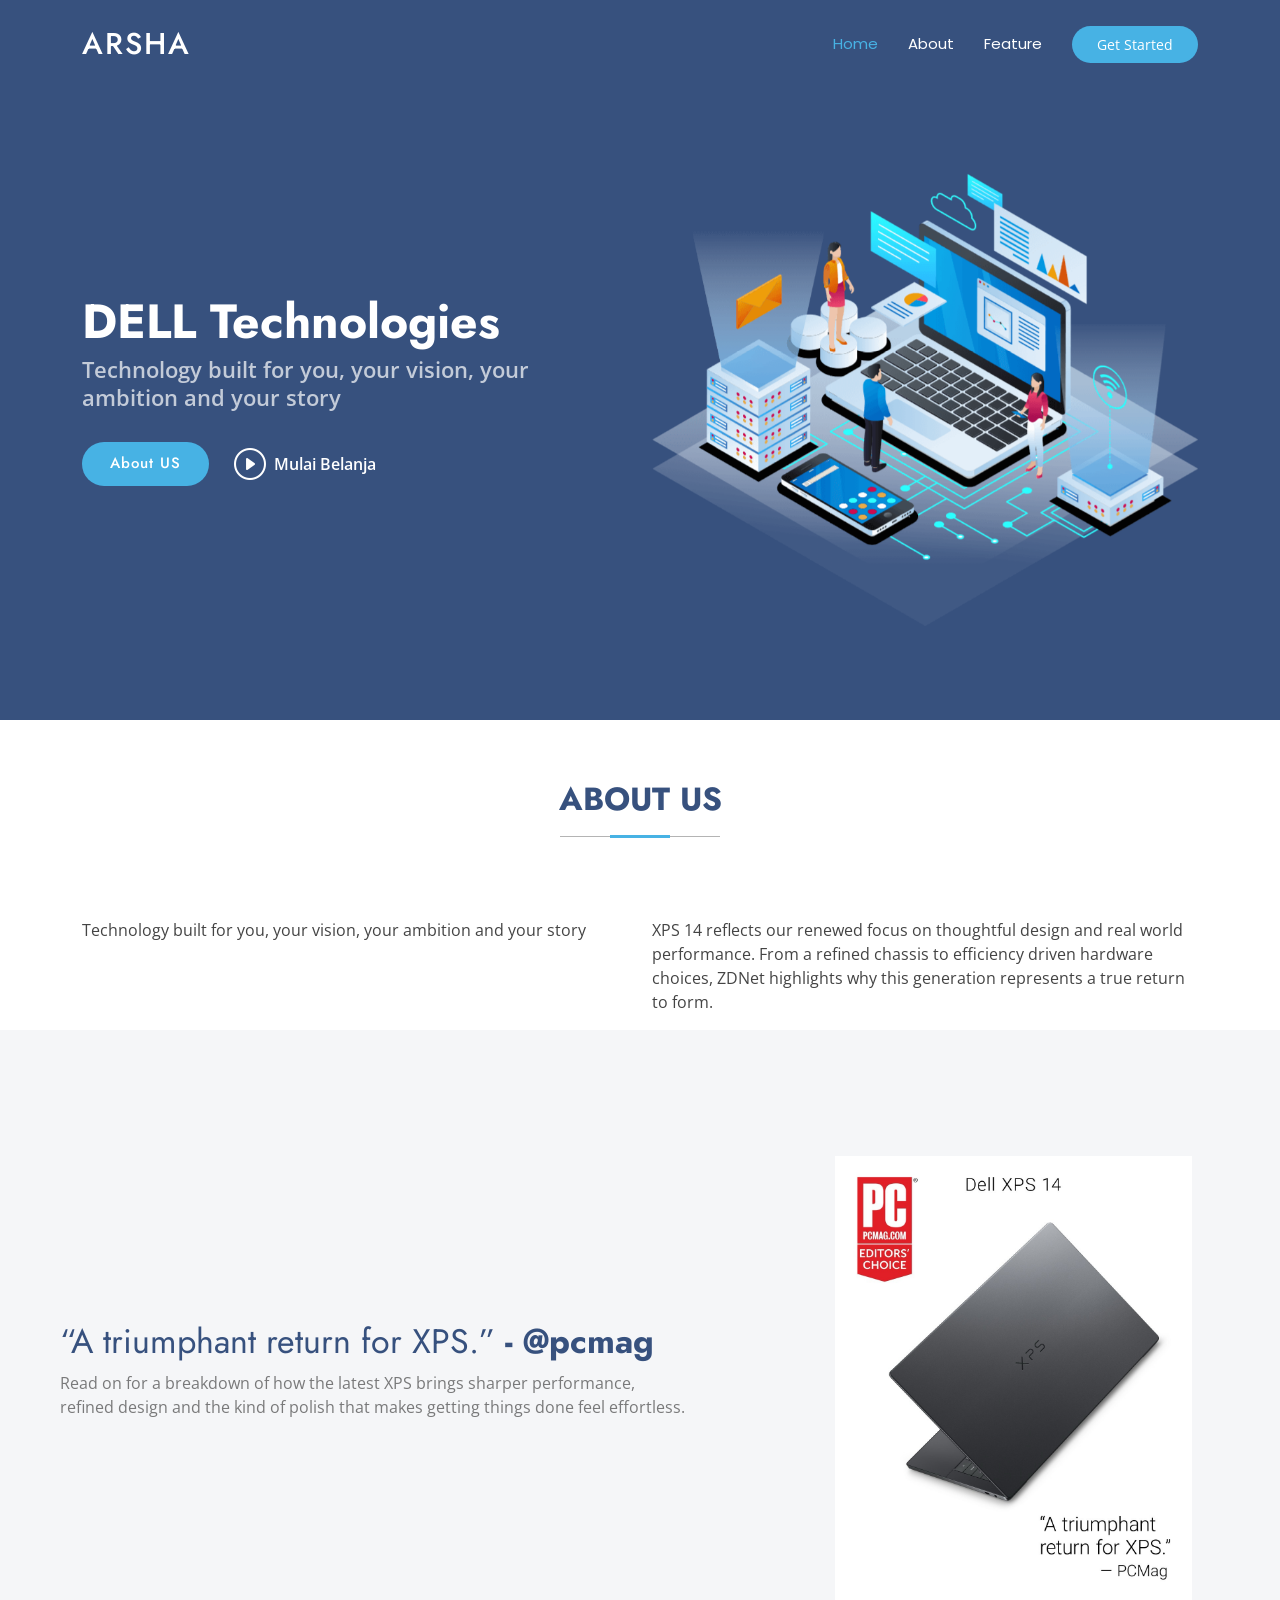
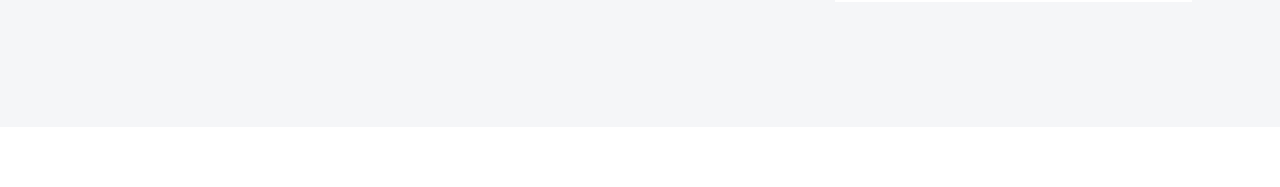
==== commit bf3afb20: "pertemuan 5" ====
--- a/pertemuan5.html
+++ b/pertemuan5.html
@@ -118,22 +118,16 @@
                                 <h3><span>“A triumphant return for XPS.” </span><strong>- @pcmag</strong></h3>
                                 <p>
                                     Read on for a breakdown of how the latest XPS brings sharper performance, refined
-                                    design and the kind of polish that makes getting things done feel effortless. 🔗
-                                    Link in bio.
-
-                                    PCMag is a trademark of Ziff Davis, LLC. Used under license. Reprinted with
-                                    permission. ©️2026 Ziff Davis, LLC. All Rights Reserved.
+                                    design and the kind of polish that makes getting things done feel effortless.
                                 </p>
                             </div>
-
-                            <div class="col-lg-5 order-1 order-lg-2 why-us-img">
-                                <img src="assets/img/image.jpg" class="img-fluid" alt="" data-aos="zoom-in"
-                                    data-aos-delay="100">
-                            </div>
+                        </div>
+                        <div class="col-lg-5 order-1 order-lg-2 why-us-img">
+                            <img src="assets/img/image.jpg" class="img-fluid" alt="" data-aos="zoom-in"
+                                data-aos-delay="100">
                         </div>
                     </div>
                 </div>
-
             </section><!-- /Unggulan Section -->
     </main>
 
